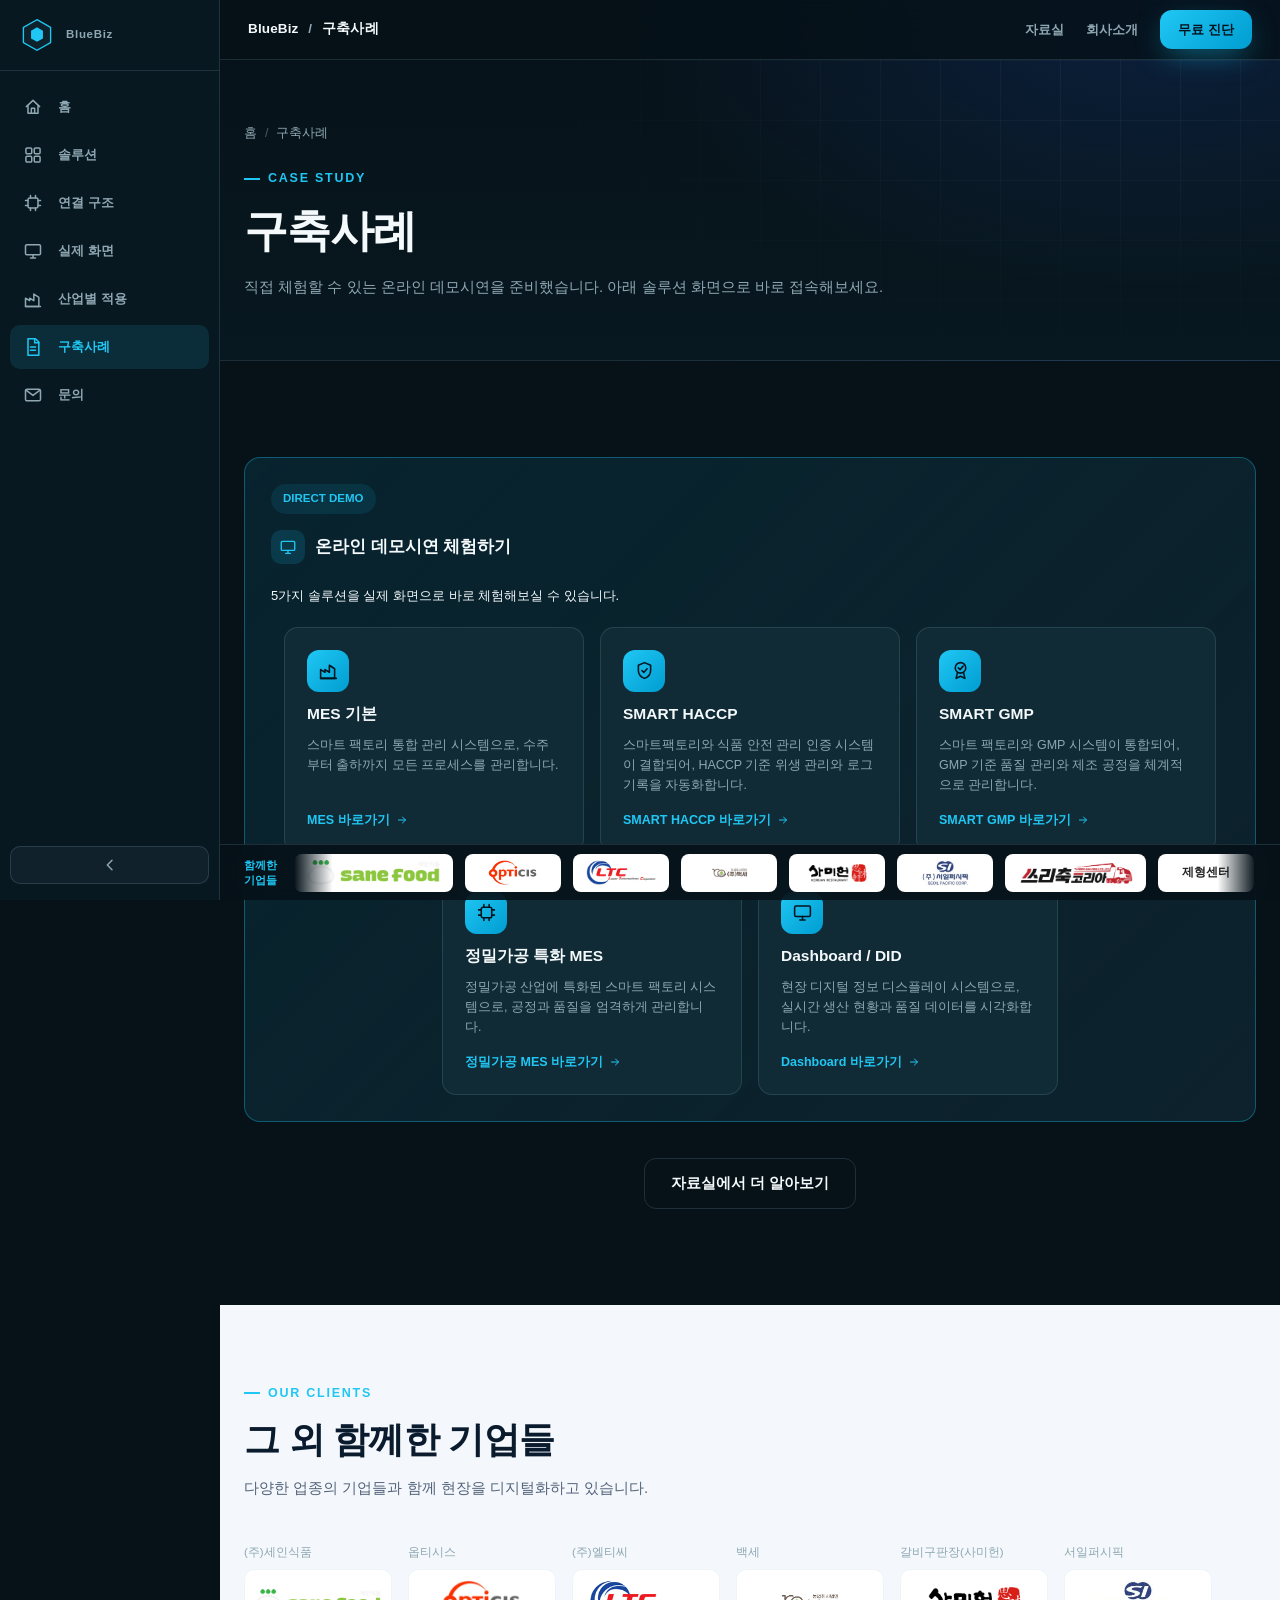
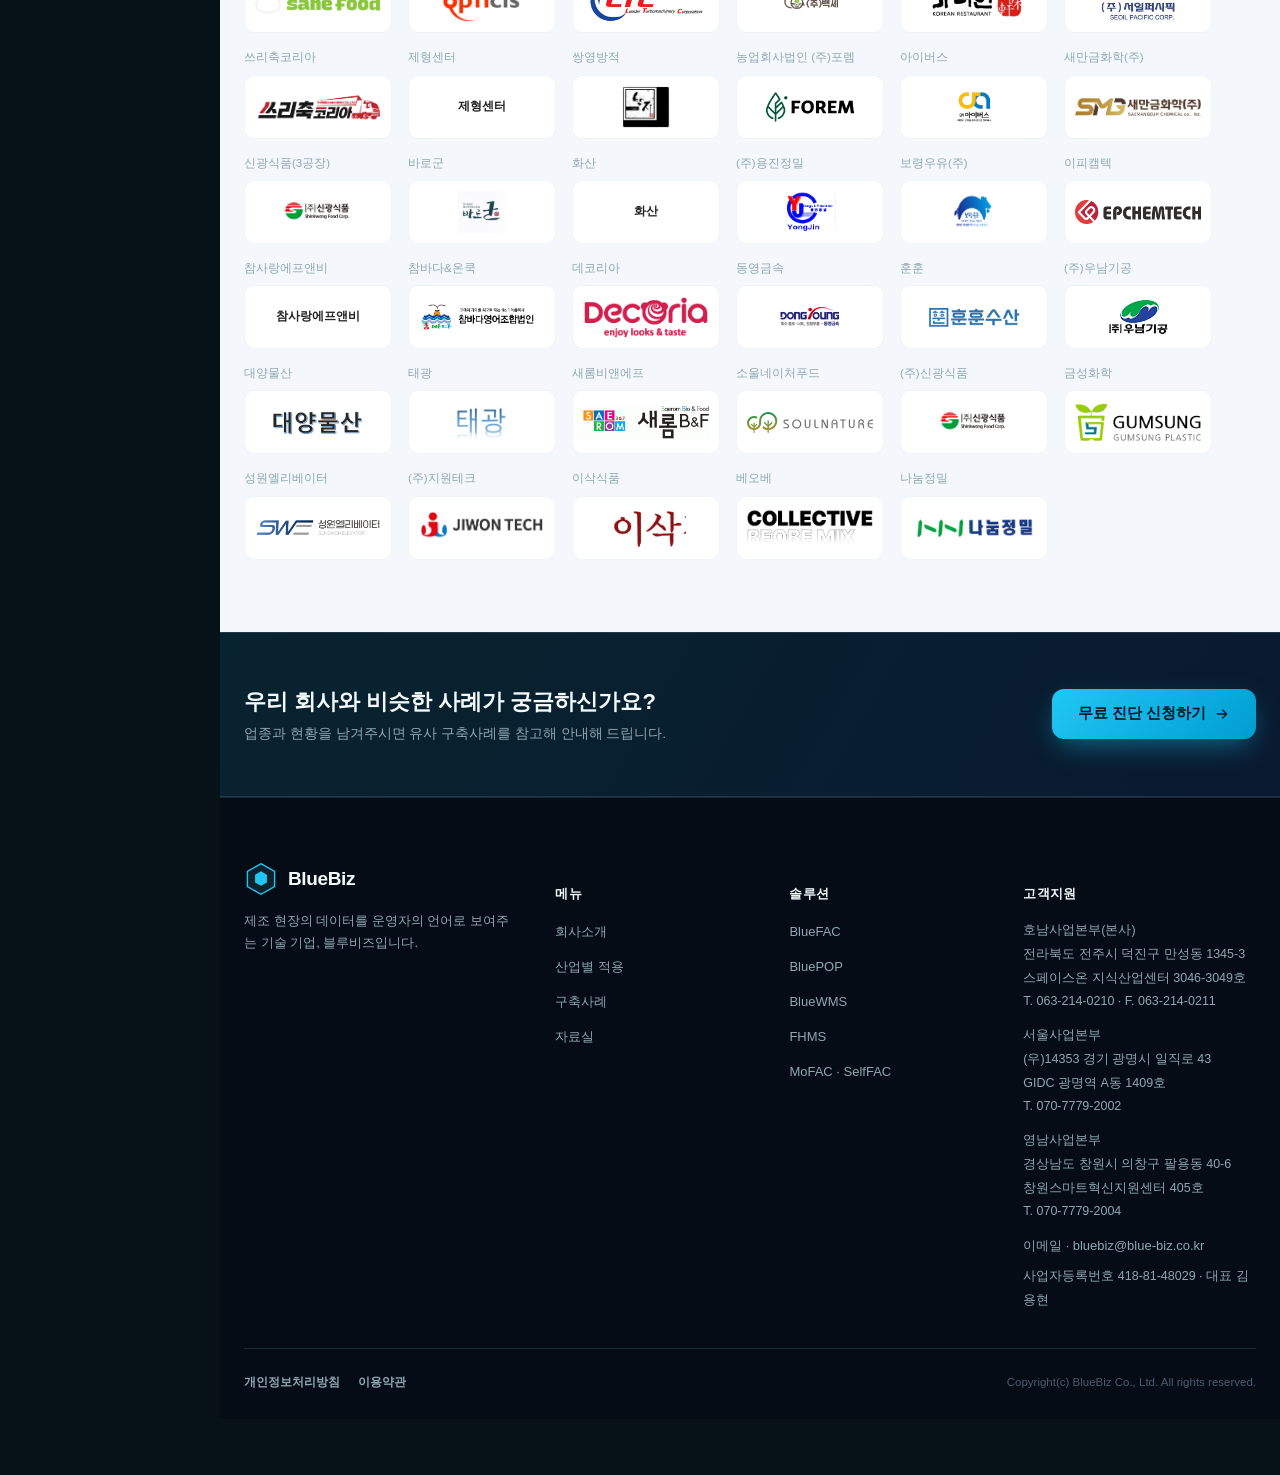
==== pages/cases.html @ 6ddc0186 "Initial commit - BlueBiz Homepage" ====
<!doctype html>
<html lang="ko">
<head>
<meta charset="UTF-8">
<meta name="viewport" content="width=device-width, initial-scale=1, viewport-fit=cover">
<title>구축사례 | 블루비즈</title>
<meta name="description" content="식품 제조, 금속·부품 제조 등 산업과 과제 중심으로 정리한 블루비즈의 구축사례를 확인하세요.">
<meta name="theme-color" content="#061118">
<meta property="og:type" content="website">
<meta property="og:title" content="구축사례 | 블루비즈">
<meta property="og:description" content="산업과 과제를 중심으로 정리한 블루비즈의 구축사례를 소개합니다.">
<meta property="og:url" content="https://www.blue-biz.co.kr/pages/cases.html">
<meta property="og:locale" content="ko_KR">
<link rel="icon" href="../assets/img/favicon.ico">
<link rel="stylesheet" href="../assets/css/style.css">
</head>
<body data-page="cases" class="has-mobile-cta">
<a class="skip-link" href="#main">본문 바로가기</a>

<svg style="display:none" aria-hidden="true">
  <symbol id="ic-home" viewBox="0 0 24 24" fill="none" stroke="currentColor" stroke-width="1.8"><path d="M4 11.5 12 4l8 7.5" stroke-linecap="round" stroke-linejoin="round"/><path d="M6 10v9.5h12V10" stroke-linejoin="round"/><path d="M10 19.5v-6h4v6" stroke-linejoin="round"/></symbol>
  <symbol id="ic-grid" viewBox="0 0 24 24" fill="none" stroke="currentColor" stroke-width="1.8"><rect x="3.5" y="3.5" width="7" height="7" rx="1.4"/><rect x="13.5" y="3.5" width="7" height="7" rx="1.4"/><rect x="3.5" y="13.5" width="7" height="7" rx="1.4"/><rect x="13.5" y="13.5" width="7" height="7" rx="1.4"/></symbol>
  <symbol id="ic-monitor" viewBox="0 0 24 24" fill="none" stroke="currentColor" stroke-width="1.8"><rect x="3" y="4.5" width="18" height="12" rx="1.6"/><path d="M9 20.5h6M12 16.5v4" stroke-linecap="round"/></symbol>
  <symbol id="ic-chevron" viewBox="0 0 24 24" fill="none" stroke="currentColor" stroke-width="2.2"><path d="M9 5l7 7-7 7" stroke-linecap="round" stroke-linejoin="round"/></symbol>
  <symbol id="ic-menu" viewBox="0 0 24 24" fill="none" stroke="currentColor" stroke-width="1.8"><path d="M4 7h16M4 12h16M4 17h16" stroke-linecap="round"/></symbol>
  <symbol id="ic-close" viewBox="0 0 24 24" fill="none" stroke="currentColor" stroke-width="1.8"><path d="M6 6l12 12M18 6 6 18" stroke-linecap="round"/></symbol>
  <symbol id="ic-arrow" viewBox="0 0 24 24" fill="none" stroke="currentColor" stroke-width="2"><path d="M5 12h14M13 6l6 6-6 6" stroke-linecap="round" stroke-linejoin="round"/></symbol>
  <symbol id="ic-search" viewBox="0 0 24 24" fill="none" stroke="currentColor" stroke-width="1.8"><circle cx="11" cy="11" r="7"/><path d="m20 20-3.5-3.5" stroke-linecap="round"/></symbol>
  <symbol id="ic-cpu" viewBox="0 0 24 24" fill="none" stroke="currentColor" stroke-width="1.8"><rect x="6" y="6" width="12" height="12" rx="2"/><path d="M9 3v3M15 3v3M9 18v3M15 18v3M3 9h3M3 15h3M18 9h3M18 15h3" stroke-linecap="round"/></symbol>
  <symbol id="ic-factory" viewBox="0 0 24 24" fill="none" stroke="currentColor" stroke-width="1.8"><path d="M3 21V11l5 3v-3l5 3V6l6 4v11H3Z" stroke-linejoin="round"/><path d="M3 21h18" stroke-linecap="round"/></symbol>
  <symbol id="ic-doc" viewBox="0 0 24 24" fill="none" stroke="currentColor" stroke-width="1.8"><path d="M6 2h9l4 4v16H6V2Z" stroke-linejoin="round"/><path d="M14 2v5h5M9 12h6M9 16h6" stroke-linecap="round"/></symbol>
  <symbol id="ic-mail" viewBox="0 0 24 24" fill="none" stroke="currentColor" stroke-width="1.8"><rect x="3" y="5" width="18" height="14" rx="2"/><path d="m4 6.5 8 6 8-6" stroke-linecap="round" stroke-linejoin="round"/></symbol>
  <symbol id="ic-play" viewBox="0 0 24 24" fill="none"><path d="M8 5.5v13l11-6.5-11-6.5Z" fill="currentColor"/></symbol>
  <symbol id="ic-shield" viewBox="0 0 24 24" fill="none" stroke="currentColor" stroke-width="1.8"><path d="M12 3l7 3v6c0 4.5-3 7.5-7 9-4-1.5-7-4.5-7-9V6l7-3Z" stroke-linejoin="round"/><path d="M9 12l2.2 2.2L15 10" stroke-linecap="round" stroke-linejoin="round"/></symbol>
  <symbol id="ic-cert" viewBox="0 0 24 24" fill="none" stroke="currentColor" stroke-width="1.8"><circle cx="12" cy="9" r="6"/><path d="M9.5 9l2 2 3.5-4" stroke-linecap="round" stroke-linejoin="round"/><path d="M8.5 14.5 7 21l5-2.5 5 2.5-1.5-6.5" stroke-linejoin="round"/></symbol>
</svg>

<aside class="app-sidebar is-expanded" id="appSidebar">
  <div class="sidebar-top">
    <a href="../index.html" class="logo" aria-label="블루비즈 홈으로 이동">
      <span class="mark"><svg viewBox="0 0 40 40" fill="none"><path d="M20 2 36 11v18L20 38 4 29V11L20 2Z" fill="#0D222C" stroke="#20C7F4" stroke-width="1.6"/><path d="M13 24V15l7-4 7 4v9l-7 4-7-4Z" fill="#20C7F4"/></svg></span>
      <span class="sidebar-logo-text">BlueBiz</span>
    </a>
  </div>
  <nav class="sidebar-nav" aria-label="주요 메뉴">
    <a href="../index.html" data-nav="home" data-tooltip="홈"><span class="s-icon"><svg><use href="#ic-home"/></svg></span><span class="s-label">홈</span></a>
    <a href="solutions.html" data-nav="solutions" data-tooltip="솔루션"><span class="s-icon"><svg><use href="#ic-grid"/></svg></span><span class="s-label">솔루션</span></a>
    <a href="flow.html" data-nav="flow" data-tooltip="연결 구조"><span class="s-icon"><svg><use href="#ic-cpu"/></svg></span><span class="s-label">연결 구조</span></a>
    <a href="proof.html" data-nav="proof" data-tooltip="실제 화면"><span class="s-icon"><svg><use href="#ic-monitor"/></svg></span><span class="s-label">실제 화면</span></a>
    <a href="industries.html" data-nav="industries" data-tooltip="산업별 적용"><span class="s-icon"><svg><use href="#ic-factory"/></svg></span><span class="s-label">산업별 적용</span></a>
    <a href="cases.html" data-nav="cases" data-tooltip="구축사례"><span class="s-icon"><svg><use href="#ic-doc"/></svg></span><span class="s-label">구축사례</span></a>
    <a href="contact.html" data-nav="contact" data-tooltip="문의"><span class="s-icon"><svg><use href="#ic-mail"/></svg></span><span class="s-label">문의</span></a>
  </nav>
  <button class="sidebar-toggle" id="sidebarToggle" aria-label="사이드바 접기/펼치기" aria-pressed="true" type="button">
    <svg><use href="#ic-chevron"/></svg>
  </button>
</aside>

<div class="app-topbar">
  <div class="topbar-left">BlueBiz <span>/</span> 구축사례</div>
  <div class="topbar-right">
    <a href="resources.html">자료실</a>
    <a href="about.html">회사소개</a>
    <a href="contact.html" class="btn btn-primary">무료 진단</a>
  </div>
</div>

<div class="mobile-header">
  <a href="../index.html" class="logo"><span class="mark"><svg viewBox="0 0 40 40" fill="none"><path d="M20 2 36 11v18L20 38 4 29V11L20 2Z" fill="#0D222C" stroke="#20C7F4" stroke-width="1.6"/><path d="M13 24V15l7-4 7 4v9l-7 4-7-4Z" fill="#20C7F4"/></svg></span>BlueBiz</a>
  <div style="display:flex;align-items:center;gap:8px;">
    <a href="contact.html" class="btn btn-primary" style="padding:9px 14px;font-size:12.5px;">무료 진단</a>
    <button class="hamburger" id="mobileDrawerToggle" aria-label="메뉴 열기" aria-expanded="false" aria-controls="mobileDrawer" type="button"><svg><use href="#ic-menu"/></svg></button>
  </div>
</div>

<div class="mobile-drawer" id="mobileDrawer" role="dialog" aria-modal="true" aria-label="모바일 메뉴">
  <div class="mobile-drawer-top">
    <span class="logo"><span class="mark"><svg viewBox="0 0 40 40" fill="none"><path d="M20 2 36 11v18L20 38 4 29V11L20 2Z" fill="#0D222C" stroke="#20C7F4" stroke-width="1.6"/><path d="M13 24V15l7-4 7 4v9l-7 4-7-4Z" fill="#20C7F4"/></svg></span>BlueBiz</span>
    <button class="hamburger" id="mobileDrawerClose" aria-label="메뉴 닫기" type="button"><svg><use href="#ic-close"/></svg></button>
  </div>
  <nav aria-label="모바일 메뉴">
    <a href="../index.html" data-nav="home"><svg><use href="#ic-home"/></svg>홈</a>
    <a href="solutions.html" data-nav="solutions"><svg><use href="#ic-grid"/></svg>솔루션</a>
    <a href="flow.html" data-nav="flow"><svg><use href="#ic-cpu"/></svg>연결 구조</a>
    <a href="proof.html" data-nav="proof"><svg><use href="#ic-monitor"/></svg>실제 화면</a>
    <a href="industries.html" data-nav="industries"><svg><use href="#ic-factory"/></svg>산업별 적용</a>
    <a href="cases.html" data-nav="cases"><svg><use href="#ic-doc"/></svg>구축사례</a>
    <a href="resources.html" data-nav="resources"><svg><use href="#ic-doc"/></svg>자료실</a>
    <a href="about.html" data-nav="about"><svg><use href="#ic-home"/></svg>회사소개</a>
    <a href="contact.html" data-nav="contact"><svg><use href="#ic-mail"/></svg>문의</a>
  </nav>
  <a href="contact.html" class="btn btn-primary btn-block">무료 진단 신청</a>
</div>

<div class="partner-strip" data-needs-verification="true">
  <span class="partner-strip-label">함께한<br>기업들</span>
  <div class="partner-marquee">
    <div class="partner-logo-track">
      <div class="partner-logo-item"><a class="partner-logo-link" href="http://211.225.116.167:8080" target="_blank" rel="noopener noreferrer" title="(주)세인식품 운영 화면 (새 창)"><span class="partner-logo-box" title="(주)세인식품"><img src="../assets/img/logos/seine-food.png" alt="(주)세인식품" loading="eager"></span></a></div>
      <div class="partner-logo-item"><a class="partner-logo-link" href="http://192.168.0.8/publish.htm" target="_blank" rel="noopener noreferrer" title="옵티시스 운영 화면 (새 창)"><span class="partner-logo-box" title="옵티시스"><img src="../assets/img/logos/opticis.webp" alt="옵티시스" loading="eager"></span></a></div>
      <div class="partner-logo-item"><a class="partner-logo-link" href="http://ltc.iptime.org" target="_blank" rel="noopener noreferrer" title="(주)엘티씨 운영 화면 (새 창)"><span class="partner-logo-box" title="(주)엘티씨"><img src="../assets/img/logos/ltc.jpg" alt="(주)엘티씨" loading="eager"></span></a></div>
      <div class="partner-logo-item"><a class="partner-logo-link" href="http://baeksemes.iptime.org" target="_blank" rel="noopener noreferrer" title="백세 운영 화면 (새 창)"><span class="partner-logo-box" title="백세"><img src="../assets/img/logos/baekse.png" alt="백세" loading="eager"></span></a></div>
      <div class="partner-logo-item"><a class="partner-logo-link" href="http://gupanjang.iptime.org" target="_blank" rel="noopener noreferrer" title="갈비구판장(사미헌) 운영 화면 (새 창)"><span class="partner-logo-box" title="갈비구판장(사미헌)"><img src="../assets/img/logos/samiheon.png" alt="갈비구판장(사미헌)" loading="eager"></span></a></div>
      <div class="partner-logo-item"><a class="partner-logo-link" href="http://seoilmes.tplinkdns.com" target="_blank" rel="noopener noreferrer" title="서일퍼시픽 운영 화면 (새 창)"><span class="partner-logo-box" title="서일퍼시픽"><img src="../assets/img/logos/seoil-pacific.jpg" alt="서일퍼시픽" loading="eager"></span></a></div>
      <div class="partner-logo-item"><a class="partner-logo-link" href="http://49.247.42.249" target="_blank" rel="noopener noreferrer" title="쓰리축코리아 운영 화면 (새 창)"><span class="partner-logo-box" title="쓰리축코리아"><img src="../assets/img/logos/3axis-korea.png" alt="쓰리축코리아" loading="eager"></span></a></div>
      <div class="partner-logo-item"><a class="partner-logo-link" href="http://jcr.blue-biz.kr" target="_blank" rel="noopener noreferrer" title="제형센터 운영 화면 (새 창)"><span class="partner-logo-box partner-logo-text" title="제형센터">제형센터</span></a></div>
      <div class="partner-logo-item"><a class="partner-logo-link" href="http://220.124.57.100:4000" target="_blank" rel="noopener noreferrer" title="쌍영방적 운영 화면 (새 창)"><span class="partner-logo-box" title="쌍영방적"><img src="../assets/img/logos/ssangyoung.png" alt="쌍영방적" loading="eager"></span></a></div>
      <div class="partner-logo-item"><a class="partner-logo-link" href="http://49.247.40.190" target="_blank" rel="noopener noreferrer" title="농업회사법인 (주)포렘 운영 화면 (새 창)"><span class="partner-logo-box" title="농업회사법인 (주)포렘"><img src="../assets/img/logos/forem.jpg" alt="농업회사법인 (주)포렘" loading="eager"></span></a></div>
      <div class="partner-logo-item"><a class="partner-logo-link" href="http://49.247.42.104" target="_blank" rel="noopener noreferrer" title="아이버스 운영 화면 (새 창)"><span class="partner-logo-box" title="아이버스"><img src="../assets/img/logos/ivers.jpg" alt="아이버스" loading="eager"></span></a></div>
      <div class="partner-logo-item"><a class="partner-logo-link" href="http://49.247.46.134" target="_blank" rel="noopener noreferrer" title="새만금화학(주) 운영 화면 (새 창)"><span class="partner-logo-box" title="새만금화학(주)"><img src="../assets/img/logos/saemangeum-chem.png" alt="새만금화학(주)" loading="eager"></span></a></div>
      <div class="partner-logo-item"><a class="partner-logo-link" href="http://115.68.228.213" target="_blank" rel="noopener noreferrer" title="신광식품(3공장) 운영 화면 (새 창)"><span class="partner-logo-box" title="신광식품(3공장)"><img src="../assets/img/logos/shinkwang-3rd.png" alt="신광식품(3공장)" loading="eager"></span></a></div>
      <div class="partner-logo-item"><a class="partner-logo-link" href="http://49.247.172.145" target="_blank" rel="noopener noreferrer" title="바로군 운영 화면 (새 창)"><span class="partner-logo-box" title="바로군"><img src="../assets/img/logos/barogun.jpg" alt="바로군" loading="eager"></span></a></div>
      <div class="partner-logo-item"><a class="partner-logo-link" href="http://hwasan4.iptime.org" target="_blank" rel="noopener noreferrer" title="화산 운영 화면 (새 창)"><span class="partner-logo-box partner-logo-text" title="화산">화산</span></a></div>
      <div class="partner-logo-item"><a class="partner-logo-link" href="http://220.84.77.121" target="_blank" rel="noopener noreferrer" title="(주)용진정밀 운영 화면 (새 창)"><span class="partner-logo-box" title="(주)용진정밀"><img src="../assets/img/logos/yongjin.png" alt="(주)용진정밀" loading="eager"></span></a></div>
      <div class="partner-logo-item"><a class="partner-logo-link" href="http://brmilk-mes.iptime.org" target="_blank" rel="noopener noreferrer" title="보령우유(주) 운영 화면 (새 창)"><span class="partner-logo-box" title="보령우유(주)"><img src="../assets/img/logos/boryeong-milk.png" alt="보령우유(주)" loading="eager"></span></a></div>
      <div class="partner-logo-item"><a class="partner-logo-link" href="http://49.247.174.67" target="_blank" rel="noopener noreferrer" title="이피캠텍 운영 화면 (새 창)"><span class="partner-logo-box" title="이피캠텍"><img src="../assets/img/logos/epcamtech.png" alt="이피캠텍" loading="eager"></span></a></div>
      <div class="partner-logo-item"><a class="partner-logo-link" href="http://49.247.37.216" target="_blank" rel="noopener noreferrer" title="참사랑에프앤비 운영 화면 (새 창)"><span class="partner-logo-box partner-logo-text" title="참사랑에프앤비">참사랑에프앤비</span></a></div>
      <div class="partner-logo-item"><a class="partner-logo-link" href="http://chambadames.iptime.org" target="_blank" rel="noopener noreferrer" title="참바다&amp;온쿡 운영 화면 (새 창)"><span class="partner-logo-box" title="참바다&amp;온쿡"><img src="../assets/img/logos/chambada.png" alt="참바다&amp;온쿡" loading="eager"></span></a></div>
      <div class="partner-logo-item"><a class="partner-logo-link" href="http://mes.jellomi.co.kr" target="_blank" rel="noopener noreferrer" title="데코리아 운영 화면 (새 창)"><span class="partner-logo-box" title="데코리아"><img src="../assets/img/logos/decoria.png" alt="데코리아" loading="eager"></span></a></div>
      <div class="partner-logo-item"><a class="partner-logo-link" href="http://dongyoungmes.iptime.org" target="_blank" rel="noopener noreferrer" title="동영금속 운영 화면 (새 창)"><span class="partner-logo-box" title="동영금속"><img src="../assets/img/logos/dongyoung.png" alt="동영금속" loading="eager"></span></a></div>
      <div class="partner-logo-item"><a class="partner-logo-link" href="http://hunhun-mes.iptime.org" target="_blank" rel="noopener noreferrer" title="훈훈 운영 화면 (새 창)"><span class="partner-logo-box" title="훈훈"><img src="../assets/img/logos/hunhun.jpg" alt="훈훈" loading="eager"></span></a></div>
      <div class="partner-logo-item"><a class="partner-logo-link" href="http://woonam.iptime.org" target="_blank" rel="noopener noreferrer" title="(주)우남기공 운영 화면 (새 창)"><span class="partner-logo-box" title="(주)우남기공"><img src="../assets/img/logos/woonam.gif" alt="(주)우남기공" loading="eager"></span></a></div>
      <div class="partner-logo-item"><a class="partner-logo-link" href="http://daeyangmes.iptime.org" target="_blank" rel="noopener noreferrer" title="대양물산 운영 화면 (새 창)"><span class="partner-logo-box" title="대양물산"><img src="../assets/img/logos/daeyang.png" alt="대양물산" loading="eager"></span></a></div>
      <div class="partner-logo-item"><a class="partner-logo-link" href="http://tkmes.iptime.org" target="_blank" rel="noopener noreferrer" title="태광 운영 화면 (새 창)"><span class="partner-logo-box" title="태광"><img src="../assets/img/logos/taekwang.png" alt="태광" loading="eager"></span></a></div>
      <div class="partner-logo-item"><a class="partner-logo-link" href="http://saerombnf.iptime.org" target="_blank" rel="noopener noreferrer" title="새롬비앤에프 운영 화면 (새 창)"><span class="partner-logo-box" title="새롬비앤에프"><img src="../assets/img/logos/saerom-bnf.jpg" alt="새롬비앤에프" loading="eager"></span></a></div>
      <div class="partner-logo-item"><a class="partner-logo-link" href="http://soulnature.iptime.org" target="_blank" rel="noopener noreferrer" title="소울네이처푸드 운영 화면 (새 창)"><span class="partner-logo-box" title="소울네이처푸드"><img src="../assets/img/logos/soulnature.svg" alt="소울네이처푸드" loading="eager"></span></a></div>
      <div class="partner-logo-item"><a class="partner-logo-link" href="http://skfmes.iptime.org" target="_blank" rel="noopener noreferrer" title="(주)신광식품 운영 화면 (새 창)"><span class="partner-logo-box" title="(주)신광식품"><img src="../assets/img/logos/shinkwang.png" alt="(주)신광식품" loading="eager"></span></a></div>
      <div class="partner-logo-item"><a class="partner-logo-link" href="http://gschemi.iptime.org" target="_blank" rel="noopener noreferrer" title="금성화학 운영 화면 (새 창)"><span class="partner-logo-box" title="금성화학"><img src="../assets/img/logos/geumsung-chem.gif" alt="금성화학" loading="eager"></span></a></div>
      <div class="partner-logo-item"><a class="partner-logo-link" href="http://49.247.173.22" target="_blank" rel="noopener noreferrer" title="성원엘리베이터 운영 화면 (새 창)"><span class="partner-logo-box" title="성원엘리베이터"><img src="../assets/img/logos/sungwon-elevator.jpg" alt="성원엘리베이터" loading="eager"></span></a></div>
      <div class="partner-logo-item"><a class="partner-logo-link" href="http://115.68.199.46" target="_blank" rel="noopener noreferrer" title="(주)지원테크 운영 화면 (새 창)"><span class="partner-logo-box" title="(주)지원테크"><img src="../assets/img/logos/jiwon-tech.jpg" alt="(주)지원테크" loading="eager"></span></a></div>
      <div class="partner-logo-item"><a class="partner-logo-link" href="http://isaac-mes.iptime.org" target="_blank" rel="noopener noreferrer" title="이삭식품 운영 화면 (새 창)"><span class="partner-logo-box" title="이삭식품"><img src="../assets/img/logos/isaac-food.png" alt="이삭식품" loading="eager"></span></a></div>
      <div class="partner-logo-item"><a class="partner-logo-link" href="http://mes.beobe.kr" target="_blank" rel="noopener noreferrer" title="베오베 운영 화면 (새 창)"><span class="partner-logo-box" title="베오베"><img src="../assets/img/logos/beobe.png" alt="베오베" loading="eager"></span></a></div>
      <div class="partner-logo-item"><a class="partner-logo-link" href="http://49.247.169.186" target="_blank" rel="noopener noreferrer" title="나눔정밀 운영 화면 (새 창)"><span class="partner-logo-box" title="나눔정밀"><img src="../assets/img/logos/nanum.png" alt="나눔정밀" loading="eager"></span></a></div>
      <div class="partner-logo-item"><a class="partner-logo-link" href="http://211.225.116.167:8080" target="_blank" rel="noopener noreferrer" title="(주)세인식품 운영 화면 (새 창)"><span class="partner-logo-box" title="(주)세인식품"><img src="../assets/img/logos/seine-food.png" alt="(주)세인식품" loading="eager"></span></a></div>
      <div class="partner-logo-item"><a class="partner-logo-link" href="http://192.168.0.8/publish.htm" target="_blank" rel="noopener noreferrer" title="옵티시스 운영 화면 (새 창)"><span class="partner-logo-box" title="옵티시스"><img src="../assets/img/logos/opticis.webp" alt="옵티시스" loading="eager"></span></a></div>
      <div class="partner-logo-item"><a class="partner-logo-link" href="http://ltc.iptime.org" target="_blank" rel="noopener noreferrer" title="(주)엘티씨 운영 화면 (새 창)"><span class="partner-logo-box" title="(주)엘티씨"><img src="../assets/img/logos/ltc.jpg" alt="(주)엘티씨" loading="eager"></span></a></div>
      <div class="partner-logo-item"><a class="partner-logo-link" href="http://baeksemes.iptime.org" target="_blank" rel="noopener noreferrer" title="백세 운영 화면 (새 창)"><span class="partner-logo-box" title="백세"><img src="../assets/img/logos/baekse.png" alt="백세" loading="eager"></span></a></div>
      <div class="partner-logo-item"><a class="partner-logo-link" href="http://gupanjang.iptime.org" target="_blank" rel="noopener noreferrer" title="갈비구판장(사미헌) 운영 화면 (새 창)"><span class="partner-logo-box" title="갈비구판장(사미헌)"><img src="../assets/img/logos/samiheon.png" alt="갈비구판장(사미헌)" loading="eager"></span></a></div>
      <div class="partner-logo-item"><a class="partner-logo-link" href="http://seoilmes.tplinkdns.com" target="_blank" rel="noopener noreferrer" title="서일퍼시픽 운영 화면 (새 창)"><span class="partner-logo-box" title="서일퍼시픽"><img src="../assets/img/logos/seoil-pacific.jpg" alt="서일퍼시픽" loading="eager"></span></a></div>
      <div class="partner-logo-item"><a class="partner-logo-link" href="http://49.247.42.249" target="_blank" rel="noopener noreferrer" title="쓰리축코리아 운영 화면 (새 창)"><span class="partner-logo-box" title="쓰리축코리아"><img src="../assets/img/logos/3axis-korea.png" alt="쓰리축코리아" loading="eager"></span></a></div>
      <div class="partner-logo-item"><a class="partner-logo-link" href="http://jcr.blue-biz.kr" target="_blank" rel="noopener noreferrer" title="제형센터 운영 화면 (새 창)"><span class="partner-logo-box partner-logo-text" title="제형센터">제형센터</span></a></div>
      <div class="partner-logo-item"><a class="partner-logo-link" href="http://220.124.57.100:4000" target="_blank" rel="noopener noreferrer" title="쌍영방적 운영 화면 (새 창)"><span class="partner-logo-box" title="쌍영방적"><img src="../assets/img/logos/ssangyoung.png" alt="쌍영방적" loading="eager"></span></a></div>
      <div class="partner-logo-item"><a class="partner-logo-link" href="http://49.247.40.190" target="_blank" rel="noopener noreferrer" title="농업회사법인 (주)포렘 운영 화면 (새 창)"><span class="partner-logo-box" title="농업회사법인 (주)포렘"><img src="../assets/img/logos/forem.jpg" alt="농업회사법인 (주)포렘" loading="eager"></span></a></div>
      <div class="partner-logo-item"><a class="partner-logo-link" href="http://49.247.42.104" target="_blank" rel="noopener noreferrer" title="아이버스 운영 화면 (새 창)"><span class="partner-logo-box" title="아이버스"><img src="../assets/img/logos/ivers.jpg" alt="아이버스" loading="eager"></span></a></div>
      <div class="partner-logo-item"><a class="partner-logo-link" href="http://49.247.46.134" target="_blank" rel="noopener noreferrer" title="새만금화학(주) 운영 화면 (새 창)"><span class="partner-logo-box" title="새만금화학(주)"><img src="../assets/img/logos/saemangeum-chem.png" alt="새만금화학(주)" loading="eager"></span></a></div>
      <div class="partner-logo-item"><a class="partner-logo-link" href="http://115.68.228.213" target="_blank" rel="noopener noreferrer" title="신광식품(3공장) 운영 화면 (새 창)"><span class="partner-logo-box" title="신광식품(3공장)"><img src="../assets/img/logos/shinkwang-3rd.png" alt="신광식품(3공장)" loading="eager"></span></a></div>
      <div class="partner-logo-item"><a class="partner-logo-link" href="http://49.247.172.145" target="_blank" rel="noopener noreferrer" title="바로군 운영 화면 (새 창)"><span class="partner-logo-box" title="바로군"><img src="../assets/img/logos/barogun.jpg" alt="바로군" loading="eager"></span></a></div>
      <div class="partner-logo-item"><a class="partner-logo-link" href="http://hwasan4.iptime.org" target="_blank" rel="noopener noreferrer" title="화산 운영 화면 (새 창)"><span class="partner-logo-box partner-logo-text" title="화산">화산</span></a></div>
      <div class="partner-logo-item"><a class="partner-logo-link" href="http://220.84.77.121" target="_blank" rel="noopener noreferrer" title="(주)용진정밀 운영 화면 (새 창)"><span class="partner-logo-box" title="(주)용진정밀"><img src="../assets/img/logos/yongjin.png" alt="(주)용진정밀" loading="eager"></span></a></div>
      <div class="partner-logo-item"><a class="partner-logo-link" href="http://brmilk-mes.iptime.org" target="_blank" rel="noopener noreferrer" title="보령우유(주) 운영 화면 (새 창)"><span class="partner-logo-box" title="보령우유(주)"><img src="../assets/img/logos/boryeong-milk.png" alt="보령우유(주)" loading="eager"></span></a></div>
      <div class="partner-logo-item"><a class="partner-logo-link" href="http://49.247.174.67" target="_blank" rel="noopener noreferrer" title="이피캠텍 운영 화면 (새 창)"><span class="partner-logo-box" title="이피캠텍"><img src="../assets/img/logos/epcamtech.png" alt="이피캠텍" loading="eager"></span></a></div>
      <div class="partner-logo-item"><a class="partner-logo-link" href="http://49.247.37.216" target="_blank" rel="noopener noreferrer" title="참사랑에프앤비 운영 화면 (새 창)"><span class="partner-logo-box partner-logo-text" title="참사랑에프앤비">참사랑에프앤비</span></a></div>
      <div class="partner-logo-item"><a class="partner-logo-link" href="http://chambadames.iptime.org" target="_blank" rel="noopener noreferrer" title="참바다&amp;온쿡 운영 화면 (새 창)"><span class="partner-logo-box" title="참바다&amp;온쿡"><img src="../assets/img/logos/chambada.png" alt="참바다&amp;온쿡" loading="eager"></span></a></div>
      <div class="partner-logo-item"><a class="partner-logo-link" href="http://mes.jellomi.co.kr" target="_blank" rel="noopener noreferrer" title="데코리아 운영 화면 (새 창)"><span class="partner-logo-box" title="데코리아"><img src="../assets/img/logos/decoria.png" alt="데코리아" loading="eager"></span></a></div>
      <div class="partner-logo-item"><a class="partner-logo-link" href="http://dongyoungmes.iptime.org" target="_blank" rel="noopener noreferrer" title="동영금속 운영 화면 (새 창)"><span class="partner-logo-box" title="동영금속"><img src="../assets/img/logos/dongyoung.png" alt="동영금속" loading="eager"></span></a></div>
      <div class="partner-logo-item"><a class="partner-logo-link" href="http://hunhun-mes.iptime.org" target="_blank" rel="noopener noreferrer" title="훈훈 운영 화면 (새 창)"><span class="partner-logo-box" title="훈훈"><img src="../assets/img/logos/hunhun.jpg" alt="훈훈" loading="eager"></span></a></div>
      <div class="partner-logo-item"><a class="partner-logo-link" href="http://woonam.iptime.org" target="_blank" rel="noopener noreferrer" title="(주)우남기공 운영 화면 (새 창)"><span class="partner-logo-box" title="(주)우남기공"><img src="../assets/img/logos/woonam.gif" alt="(주)우남기공" loading="eager"></span></a></div>
      <div class="partner-logo-item"><a class="partner-logo-link" href="http://daeyangmes.iptime.org" target="_blank" rel="noopener noreferrer" title="대양물산 운영 화면 (새 창)"><span class="partner-logo-box" title="대양물산"><img src="../assets/img/logos/daeyang.png" alt="대양물산" loading="eager"></span></a></div>
      <div class="partner-logo-item"><a class="partner-logo-link" href="http://tkmes.iptime.org" target="_blank" rel="noopener noreferrer" title="태광 운영 화면 (새 창)"><span class="partner-logo-box" title="태광"><img src="../assets/img/logos/taekwang.png" alt="태광" loading="eager"></span></a></div>
      <div class="partner-logo-item"><a class="partner-logo-link" href="http://saerombnf.iptime.org" target="_blank" rel="noopener noreferrer" title="새롬비앤에프 운영 화면 (새 창)"><span class="partner-logo-box" title="새롬비앤에프"><img src="../assets/img/logos/saerom-bnf.jpg" alt="새롬비앤에프" loading="eager"></span></a></div>
      <div class="partner-logo-item"><a class="partner-logo-link" href="http://soulnature.iptime.org" target="_blank" rel="noopener noreferrer" title="소울네이처푸드 운영 화면 (새 창)"><span class="partner-logo-box" title="소울네이처푸드"><img src="../assets/img/logos/soulnature.svg" alt="소울네이처푸드" loading="eager"></span></a></div>
      <div class="partner-logo-item"><a class="partner-logo-link" href="http://skfmes.iptime.org" target="_blank" rel="noopener noreferrer" title="(주)신광식품 운영 화면 (새 창)"><span class="partner-logo-box" title="(주)신광식품"><img src="../assets/img/logos/shinkwang.png" alt="(주)신광식품" loading="eager"></span></a></div>
      <div class="partner-logo-item"><a class="partner-logo-link" href="http://gschemi.iptime.org" target="_blank" rel="noopener noreferrer" title="금성화학 운영 화면 (새 창)"><span class="partner-logo-box" title="금성화학"><img src="../assets/img/logos/geumsung-chem.gif" alt="금성화학" loading="eager"></span></a></div>
      <div class="partner-logo-item"><a class="partner-logo-link" href="http://49.247.173.22" target="_blank" rel="noopener noreferrer" title="성원엘리베이터 운영 화면 (새 창)"><span class="partner-logo-box" title="성원엘리베이터"><img src="../assets/img/logos/sungwon-elevator.jpg" alt="성원엘리베이터" loading="eager"></span></a></div>
      <div class="partner-logo-item"><a class="partner-logo-link" href="http://115.68.199.46" target="_blank" rel="noopener noreferrer" title="(주)지원테크 운영 화면 (새 창)"><span class="partner-logo-box" title="(주)지원테크"><img src="../assets/img/logos/jiwon-tech.jpg" alt="(주)지원테크" loading="eager"></span></a></div>
      <div class="partner-logo-item"><a class="partner-logo-link" href="http://isaac-mes.iptime.org" target="_blank" rel="noopener noreferrer" title="이삭식품 운영 화면 (새 창)"><span class="partner-logo-box" title="이삭식품"><img src="../assets/img/logos/isaac-food.png" alt="이삭식품" loading="eager"></span></a></div>
      <div class="partner-logo-item"><a class="partner-logo-link" href="http://mes.beobe.kr" target="_blank" rel="noopener noreferrer" title="베오베 운영 화면 (새 창)"><span class="partner-logo-box" title="베오베"><img src="../assets/img/logos/beobe.png" alt="베오베" loading="eager"></span></a></div>
      <div class="partner-logo-item"><a class="partner-logo-link" href="http://49.247.169.186" target="_blank" rel="noopener noreferrer" title="나눔정밀 운영 화면 (새 창)"><span class="partner-logo-box" title="나눔정밀"><img src="../assets/img/logos/nanum.png" alt="나눔정밀" loading="eager"></span></a></div>
    </div>
  </div>
</div>

<div class="app-main">
<main id="main">
  <section class="page-hero">
    <div class="container">
      <div class="breadcrumb"><a href="../index.html">홈</a><span>/</span>구축사례</div>
      <span class="eyebrow">CASE STUDY</span>
      <h1>구축사례</h1>
      <p>직접 체험할 수 있는 온라인 데모시연을 준비했습니다. 아래 솔루션 화면으로 바로 접속해보세요.</p>
    </div>
  </section>

  <section class="section">
    <div class="container">
      <div class="case-grid reveal">
        <article class="case-card case-demo">
          <span class="case-tag">DIRECT DEMO</span>
          <div class="case-brand">
            <span class="case-demo-icon" aria-hidden="true"><svg viewBox="0 0 24 24"><use href="#ic-monitor"/></svg></span>
            <h3>온라인 데모시연 체험하기</h3>
          </div>
          <div class="case-row"><p>5가지 솔루션을 실제 화면으로 바로 체험해보실 수 있습니다.</p></div>
          <div class="demo-tile-grid">
            <a class="demo-tile" href="http://blue-biz.co.kr:8142/login" target="_blank" rel="noopener noreferrer">
              <span class="demo-tile-icon" aria-hidden="true"><svg><use href="#ic-factory"/></svg></span>
              <h4>MES 기본</h4>
              <p>스마트 팩토리 통합 관리 시스템으로, 수주부터 출하까지 모든 프로세스를 관리합니다.</p>
              <span class="demo-tile-btn">MES 바로가기<svg><use href="#ic-arrow"/></svg></span>
            </a>
            <a class="demo-tile" href="http://blue-biz.co.kr:8088/login" target="_blank" rel="noopener noreferrer">
              <span class="demo-tile-icon" aria-hidden="true"><svg><use href="#ic-shield"/></svg></span>
              <h4>SMART HACCP</h4>
              <p>스마트팩토리와 식품 안전 관리 인증 시스템이 결합되어, HACCP 기준 위생 관리와 로그 기록을 자동화합니다.</p>
              <span class="demo-tile-btn">SMART HACCP 바로가기<svg><use href="#ic-arrow"/></svg></span>
            </a>
            <a class="demo-tile" href="http://jcr.blue-biz.kr/signin" target="_blank" rel="noopener noreferrer">
              <span class="demo-tile-icon" aria-hidden="true"><svg><use href="#ic-cert"/></svg></span>
              <h4>SMART GMP</h4>
              <p>스마트 팩토리와 GMP 시스템이 통합되어, GMP 기준 품질 관리와 제조 공정을 체계적으로 관리합니다.</p>
              <span class="demo-tile-btn">SMART GMP 바로가기<svg><use href="#ic-arrow"/></svg></span>
            </a>
            <a class="demo-tile" href="http://tct.blue-biz.co.kr/signon.do" target="_blank" rel="noopener noreferrer">
              <span class="demo-tile-icon" aria-hidden="true"><svg><use href="#ic-cpu"/></svg></span>
              <h4>정밀가공 특화 MES</h4>
              <p>정밀가공 산업에 특화된 스마트 팩토리 시스템으로, 공정과 품질을 엄격하게 관리합니다.</p>
              <span class="demo-tile-btn">정밀가공 MES 바로가기<svg><use href="#ic-arrow"/></svg></span>
            </a>
            <a class="demo-tile" href="http://did.blue-biz.kr" target="_blank" rel="noopener noreferrer">
              <span class="demo-tile-icon" aria-hidden="true"><svg><use href="#ic-monitor"/></svg></span>
              <h4>Dashboard / DID</h4>
              <p>현장 디지털 정보 디스플레이 시스템으로, 실시간 생산 현황과 품질 데이터를 시각화합니다.</p>
              <span class="demo-tile-btn">Dashboard 바로가기<svg><use href="#ic-arrow"/></svg></span>
            </a>
          </div>
        </article>
      </div>
      <div class="case-more reveal"><a href="resources.html" class="btn btn-outline">자료실에서 더 알아보기</a></div>
    </div>
  </section>

  <!-- ============ 그 외 함께한 기업들 ============ -->
  <section class="section tight light">
    <div class="container">
      <div class="section-head reveal">
        <span class="eyebrow">OUR CLIENTS</span>
        <h2>그 외 함께한 기업들</h2>
        <p>다양한 업종의 기업들과 함께 현장을 디지털화하고 있습니다.</p>
      </div>
      <div class="partner-showcase-grid reveal" data-needs-verification="true">
          <div class="partner-showcase-item"><span class="partner-showcase-label">(주)세인식품</span><a class="partner-showcase-link" href="http://211.225.116.167:8080" target="_blank" rel="noopener noreferrer" title="(주)세인식품 운영 화면 (새 창)"><span class="partner-showcase-box"><img src="../assets/img/logos/seine-food.png" alt="(주)세인식품" loading="lazy"></span></a></div>
          <div class="partner-showcase-item"><span class="partner-showcase-label">옵티시스</span><a class="partner-showcase-link" href="http://192.168.0.8/publish.htm" target="_blank" rel="noopener noreferrer" title="옵티시스 운영 화면 (새 창)"><span class="partner-showcase-box"><img src="../assets/img/logos/opticis.webp" alt="옵티시스" loading="lazy"></span></a></div>
          <div class="partner-showcase-item"><span class="partner-showcase-label">(주)엘티씨</span><a class="partner-showcase-link" href="http://ltc.iptime.org" target="_blank" rel="noopener noreferrer" title="(주)엘티씨 운영 화면 (새 창)"><span class="partner-showcase-box"><img src="../assets/img/logos/ltc.jpg" alt="(주)엘티씨" loading="lazy"></span></a></div>
          <div class="partner-showcase-item"><span class="partner-showcase-label">백세</span><a class="partner-showcase-link" href="http://baeksemes.iptime.org" target="_blank" rel="noopener noreferrer" title="백세 운영 화면 (새 창)"><span class="partner-showcase-box"><img src="../assets/img/logos/baekse.png" alt="백세" loading="lazy"></span></a></div>
          <div class="partner-showcase-item"><span class="partner-showcase-label">갈비구판장(사미헌)</span><a class="partner-showcase-link" href="http://gupanjang.iptime.org" target="_blank" rel="noopener noreferrer" title="갈비구판장(사미헌) 운영 화면 (새 창)"><span class="partner-showcase-box"><img src="../assets/img/logos/samiheon.png" alt="갈비구판장(사미헌)" loading="lazy"></span></a></div>
          <div class="partner-showcase-item"><span class="partner-showcase-label">서일퍼시픽</span><a class="partner-showcase-link" href="http://seoilmes.tplinkdns.com" target="_blank" rel="noopener noreferrer" title="서일퍼시픽 운영 화면 (새 창)"><span class="partner-showcase-box"><img src="../assets/img/logos/seoil-pacific.jpg" alt="서일퍼시픽" loading="lazy"></span></a></div>
          <div class="partner-showcase-item"><span class="partner-showcase-label">쓰리축코리아</span><a class="partner-showcase-link" href="http://49.247.42.249" target="_blank" rel="noopener noreferrer" title="쓰리축코리아 운영 화면 (새 창)"><span class="partner-showcase-box"><img src="../assets/img/logos/3axis-korea.png" alt="쓰리축코리아" loading="lazy"></span></a></div>
          <div class="partner-showcase-item"><span class="partner-showcase-label">제형센터</span><a class="partner-showcase-link" href="http://jcr.blue-biz.kr" target="_blank" rel="noopener noreferrer" title="제형센터 운영 화면 (새 창)"><span class="partner-showcase-box partner-showcase-text">제형센터</span></a></div>
          <div class="partner-showcase-item"><span class="partner-showcase-label">쌍영방적</span><a class="partner-showcase-link" href="http://220.124.57.100:4000" target="_blank" rel="noopener noreferrer" title="쌍영방적 운영 화면 (새 창)"><span class="partner-showcase-box"><img src="../assets/img/logos/ssangyoung.png" alt="쌍영방적" loading="lazy"></span></a></div>
          <div class="partner-showcase-item"><span class="partner-showcase-label">농업회사법인 (주)포렘</span><a class="partner-showcase-link" href="http://49.247.40.190" target="_blank" rel="noopener noreferrer" title="농업회사법인 (주)포렘 운영 화면 (새 창)"><span class="partner-showcase-box"><img src="../assets/img/logos/forem.jpg" alt="농업회사법인 (주)포렘" loading="lazy"></span></a></div>
          <div class="partner-showcase-item"><span class="partner-showcase-label">아이버스</span><a class="partner-showcase-link" href="http://49.247.42.104" target="_blank" rel="noopener noreferrer" title="아이버스 운영 화면 (새 창)"><span class="partner-showcase-box"><img src="../assets/img/logos/ivers.jpg" alt="아이버스" loading="lazy"></span></a></div>
          <div class="partner-showcase-item"><span class="partner-showcase-label">새만금화학(주)</span><a class="partner-showcase-link" href="http://49.247.46.134" target="_blank" rel="noopener noreferrer" title="새만금화학(주) 운영 화면 (새 창)"><span class="partner-showcase-box"><img src="../assets/img/logos/saemangeum-chem.png" alt="새만금화학(주)" loading="lazy"></span></a></div>
          <div class="partner-showcase-item"><span class="partner-showcase-label">신광식품(3공장)</span><a class="partner-showcase-link" href="http://115.68.228.213" target="_blank" rel="noopener noreferrer" title="신광식품(3공장) 운영 화면 (새 창)"><span class="partner-showcase-box"><img src="../assets/img/logos/shinkwang-3rd.png" alt="신광식품(3공장)" loading="lazy"></span></a></div>
          <div class="partner-showcase-item"><span class="partner-showcase-label">바로군</span><a class="partner-showcase-link" href="http://49.247.172.145" target="_blank" rel="noopener noreferrer" title="바로군 운영 화면 (새 창)"><span class="partner-showcase-box"><img src="../assets/img/logos/barogun.jpg" alt="바로군" loading="lazy"></span></a></div>
          <div class="partner-showcase-item"><span class="partner-showcase-label">화산</span><a class="partner-showcase-link" href="http://hwasan4.iptime.org" target="_blank" rel="noopener noreferrer" title="화산 운영 화면 (새 창)"><span class="partner-showcase-box partner-showcase-text">화산</span></a></div>
          <div class="partner-showcase-item"><span class="partner-showcase-label">(주)용진정밀</span><a class="partner-showcase-link" href="http://220.84.77.121" target="_blank" rel="noopener noreferrer" title="(주)용진정밀 운영 화면 (새 창)"><span class="partner-showcase-box"><img src="../assets/img/logos/yongjin.png" alt="(주)용진정밀" loading="lazy"></span></a></div>
          <div class="partner-showcase-item"><span class="partner-showcase-label">보령우유(주)</span><a class="partner-showcase-link" href="http://brmilk-mes.iptime.org" target="_blank" rel="noopener noreferrer" title="보령우유(주) 운영 화면 (새 창)"><span class="partner-showcase-box"><img src="../assets/img/logos/boryeong-milk.png" alt="보령우유(주)" loading="lazy"></span></a></div>
          <div class="partner-showcase-item"><span class="partner-showcase-label">이피캠텍</span><a class="partner-showcase-link" href="http://49.247.174.67" target="_blank" rel="noopener noreferrer" title="이피캠텍 운영 화면 (새 창)"><span class="partner-showcase-box"><img src="../assets/img/logos/epcamtech.png" alt="이피캠텍" loading="lazy"></span></a></div>
          <div class="partner-showcase-item"><span class="partner-showcase-label">참사랑에프앤비</span><a class="partner-showcase-link" href="http://49.247.37.216" target="_blank" rel="noopener noreferrer" title="참사랑에프앤비 운영 화면 (새 창)"><span class="partner-showcase-box partner-showcase-text">참사랑에프앤비</span></a></div>
          <div class="partner-showcase-item"><span class="partner-showcase-label">참바다&amp;온쿡</span><a class="partner-showcase-link" href="http://chambadames.iptime.org" target="_blank" rel="noopener noreferrer" title="참바다&amp;온쿡 운영 화면 (새 창)"><span class="partner-showcase-box"><img src="../assets/img/logos/chambada.png" alt="참바다&amp;온쿡" loading="lazy"></span></a></div>
          <div class="partner-showcase-item"><span class="partner-showcase-label">데코리아</span><a class="partner-showcase-link" href="http://mes.jellomi.co.kr" target="_blank" rel="noopener noreferrer" title="데코리아 운영 화면 (새 창)"><span class="partner-showcase-box"><img src="../assets/img/logos/decoria.png" alt="데코리아" loading="lazy"></span></a></div>
          <div class="partner-showcase-item"><span class="partner-showcase-label">동영금속</span><a class="partner-showcase-link" href="http://dongyoungmes.iptime.org" target="_blank" rel="noopener noreferrer" title="동영금속 운영 화면 (새 창)"><span class="partner-showcase-box"><img src="../assets/img/logos/dongyoung.png" alt="동영금속" loading="lazy"></span></a></div>
          <div class="partner-showcase-item"><span class="partner-showcase-label">훈훈</span><a class="partner-showcase-link" href="http://hunhun-mes.iptime.org" target="_blank" rel="noopener noreferrer" title="훈훈 운영 화면 (새 창)"><span class="partner-showcase-box"><img src="../assets/img/logos/hunhun.jpg" alt="훈훈" loading="lazy"></span></a></div>
          <div class="partner-showcase-item"><span class="partner-showcase-label">(주)우남기공</span><a class="partner-showcase-link" href="http://woonam.iptime.org" target="_blank" rel="noopener noreferrer" title="(주)우남기공 운영 화면 (새 창)"><span class="partner-showcase-box"><img src="../assets/img/logos/woonam.gif" alt="(주)우남기공" loading="lazy"></span></a></div>
          <div class="partner-showcase-item"><span class="partner-showcase-label">대양물산</span><a class="partner-showcase-link" href="http://daeyangmes.iptime.org" target="_blank" rel="noopener noreferrer" title="대양물산 운영 화면 (새 창)"><span class="partner-showcase-box"><img src="../assets/img/logos/daeyang.png" alt="대양물산" loading="lazy"></span></a></div>
          <div class="partner-showcase-item"><span class="partner-showcase-label">태광</span><a class="partner-showcase-link" href="http://tkmes.iptime.org" target="_blank" rel="noopener noreferrer" title="태광 운영 화면 (새 창)"><span class="partner-showcase-box"><img src="../assets/img/logos/taekwang.png" alt="태광" loading="lazy"></span></a></div>
          <div class="partner-showcase-item"><span class="partner-showcase-label">새롬비앤에프</span><a class="partner-showcase-link" href="http://saerombnf.iptime.org" target="_blank" rel="noopener noreferrer" title="새롬비앤에프 운영 화면 (새 창)"><span class="partner-showcase-box"><img src="../assets/img/logos/saerom-bnf.jpg" alt="새롬비앤에프" loading="lazy"></span></a></div>
          <div class="partner-showcase-item"><span class="partner-showcase-label">소울네이처푸드</span><a class="partner-showcase-link" href="http://soulnature.iptime.org" target="_blank" rel="noopener noreferrer" title="소울네이처푸드 운영 화면 (새 창)"><span class="partner-showcase-box"><img src="../assets/img/logos/soulnature.svg" alt="소울네이처푸드" loading="lazy"></span></a></div>
          <div class="partner-showcase-item"><span class="partner-showcase-label">(주)신광식품</span><a class="partner-showcase-link" href="http://skfmes.iptime.org" target="_blank" rel="noopener noreferrer" title="(주)신광식품 운영 화면 (새 창)"><span class="partner-showcase-box"><img src="../assets/img/logos/shinkwang.png" alt="(주)신광식품" loading="lazy"></span></a></div>
          <div class="partner-showcase-item"><span class="partner-showcase-label">금성화학</span><a class="partner-showcase-link" href="http://gschemi.iptime.org" target="_blank" rel="noopener noreferrer" title="금성화학 운영 화면 (새 창)"><span class="partner-showcase-box"><img src="../assets/img/logos/geumsung-chem.gif" alt="금성화학" loading="lazy"></span></a></div>
          <div class="partner-showcase-item"><span class="partner-showcase-label">성원엘리베이터</span><a class="partner-showcase-link" href="http://49.247.173.22" target="_blank" rel="noopener noreferrer" title="성원엘리베이터 운영 화면 (새 창)"><span class="partner-showcase-box"><img src="../assets/img/logos/sungwon-elevator.jpg" alt="성원엘리베이터" loading="lazy"></span></a></div>
          <div class="partner-showcase-item"><span class="partner-showcase-label">(주)지원테크</span><a class="partner-showcase-link" href="http://115.68.199.46" target="_blank" rel="noopener noreferrer" title="(주)지원테크 운영 화면 (새 창)"><span class="partner-showcase-box"><img src="../assets/img/logos/jiwon-tech.jpg" alt="(주)지원테크" loading="lazy"></span></a></div>
          <div class="partner-showcase-item"><span class="partner-showcase-label">이삭식품</span><a class="partner-showcase-link" href="http://isaac-mes.iptime.org" target="_blank" rel="noopener noreferrer" title="이삭식품 운영 화면 (새 창)"><span class="partner-showcase-box"><img src="../assets/img/logos/isaac-food.png" alt="이삭식품" loading="lazy"></span></a></div>
          <div class="partner-showcase-item"><span class="partner-showcase-label">베오베</span><a class="partner-showcase-link" href="http://mes.beobe.kr" target="_blank" rel="noopener noreferrer" title="베오베 운영 화면 (새 창)"><span class="partner-showcase-box"><img src="../assets/img/logos/beobe.png" alt="베오베" loading="lazy"></span></a></div>
          <div class="partner-showcase-item"><span class="partner-showcase-label">나눔정밀</span><a class="partner-showcase-link" href="http://49.247.169.186" target="_blank" rel="noopener noreferrer" title="나눔정밀 운영 화면 (새 창)"><span class="partner-showcase-box"><img src="../assets/img/logos/nanum.png" alt="나눔정밀" loading="lazy"></span></a></div>
      </div>
    </div>
  </section>

  <section class="cta-banner">
    <div class="container reveal">
      <div>
        <h2>우리 회사와 비슷한 사례가 궁금하신가요?</h2>
        <p>업종과 현황을 남겨주시면 유사 구축사례를 참고해 안내해 드립니다.</p>
      </div>
      <a href="contact.html" class="btn btn-primary">무료 진단 신청하기<svg><use href="#ic-arrow"/></svg></a>
    </div>
  </section>
</main>

<footer class="site-footer">
  <div class="container">
    <div class="footer-top">
      <div class="footer-brand">
        <a href="../index.html" class="logo"><span class="mark"><svg viewBox="0 0 40 40" fill="none"><path d="M20 2 36 11v18L20 38 4 29V11L20 2Z" fill="#0D222C" stroke="#20C7F4" stroke-width="1.6"/><path d="M13 24V15l7-4 7 4v9l-7 4-7-4Z" fill="#20C7F4"/></svg></span>BlueBiz</a>
        <p>제조 현장의 데이터를 운영자의 언어로 보여주는 기술 기업, 블루비즈입니다.</p>
      </div>
      <div class="footer-col">
        <h5>메뉴</h5>
        <ul>
          <li><a href="about.html">회사소개</a></li>
          <li><a href="industries.html">산업별 적용</a></li>
          <li><a href="cases.html">구축사례</a></li>
          <li><a href="resources.html">자료실</a></li>
        </ul>
      </div>
      <div class="footer-col">
        <h5>솔루션</h5>
        <ul>
          <li><a href="solutions.html#bluefac">BlueFAC</a></li>
          <li><a href="solutions.html#bluepop">BluePOP</a></li>
          <li><a href="solutions.html#bluewms">BlueWMS</a></li>
          <li><a href="solutions.html#fhms">FHMS</a></li>
          <li><a href="solutions.html#mofac">MoFAC · SelfFAC</a></li>
        </ul>
      </div>
      <div class="footer-col footer-contact">
        <h5>고객지원</h5>
        <p>호남사업본부(본사)<br>전라북도 전주시 덕진구 만성동 1345-3<br>스페이스온 지식산업센터 3046-3049호<br>T. 063-214-0210 · F. 063-214-0211</p>
        <p style="margin-top:10px;">서울사업본부<br>(우)14353 경기 광명시 일직로 43<br>GIDC 광명역 A동 1409호<br>T. 070-7779-2002</p>
        <p style="margin-top:10px;">영남사업본부<br>경상남도 창원시 의창구 팔용동 40-6<br>창원스마트혁신지원센터 405호<br>T. 070-7779-2004</p>
        <p style="margin-top:10px;">이메일 · <a href="mailto:bluebiz@blue-biz.co.kr">bluebiz@blue-biz.co.kr</a></p>
        <p style="margin-top:6px;" data-needs-verification="true">사업자등록번호 418-81-48029 · 대표 김용현<!-- TODO: 공식 사업자등록증 기준으로 재확인 필요 (출처: 제3자 기업정보 조회) --></p>
      </div>
    </div>
    <div class="footer-bottom">
      <div class="legal">
        <a href="privacy-policy.html">개인정보처리방침</a>
        <a href="terms-of-service.html">이용약관</a>
      </div>
      <span class="copy">Copyright(c) BlueBiz Co., Ltd. All rights reserved.</span>
    </div>
  </div>
</footer>
</div><!-- /.app-main -->

<div class="mobile-cta-bar"><a href="contact.html" class="btn btn-primary">무료 진단 신청하기</a></div>

<script src="../assets/js/main.js" defer></script>
</body>
</html>
---- assets/css/style.css ----
/* =====================================================================
   BlueBiz 홈페이지 리뉴얼 - 공통 스타일시트
   전체 페이지(index/about/solutions/industries/cases/resources/contact)가
   이 파일 하나를 공유합니다.
===================================================================== */
:root{
  /* B+D 하이브리드 / Ops Console 컬러 시스템 */
  --bg-deep:#061118;
  --bg-navy:#081820;
  --panel:#0D222C;
  --panel-2:#112B36;
  --primary:#20C7F4;
  --primary-blue:#009DD1;
  --status:#31B996;
  --status-soft:#7EE2C8;
  --accent:#FF8A3D;
  --text:#F4F9FB;
  --muted:#8EA7B2;
  --danger:#FF6B72;
  --light-bg:#F4F8FC;
  --border-soft:rgba(145,190,208,.18);
  --border-soft-2:rgba(145,190,208,.16);
  --radius-lg:20px;
  --radius-md:16px;
  --radius-sm:12px;
  --maxw:1320px;
  --header-h:60px;
  --partner-strip-h:56px;
  --sidebar-w:220px;
  --sidebar-w-expanded:220px;
  --sidebar-w-collapsed:84px;
  --ease:cubic-bezier(.22,.61,.36,1);
}
*,*::before,*::after{box-sizing:border-box;}
html{scroll-behavior:smooth;}
@media (prefers-reduced-motion:reduce){
  html{scroll-behavior:auto;}
  *,*::before,*::after{animation-duration:.001ms !important;animation-iteration-count:1 !important;transition-duration:.001ms !important;scroll-behavior:auto !important;}
}
body{
  margin:0;
  background:var(--bg-deep);
  color:var(--text);
  font-family:'Pretendard','Noto Sans KR','Apple SD Gothic Neo','Malgun Gothic',sans-serif;
  -webkit-font-smoothing:antialiased;
  line-height:1.5;
  overflow-x:hidden;
}
img{max-width:100%;display:block;}
a{color:inherit;text-decoration:none;}
ul,ol{list-style:none;margin:0;padding:0;}
h1,h2,h3,h4,p{margin:0;}
button{font:inherit;color:inherit;background:none;border:none;cursor:pointer;}
input,textarea,select{font:inherit;color:inherit;}
.container{max-width:var(--maxw);margin:0 auto;padding:0 24px;}
.skip-link{position:absolute;top:-48px;left:16px;background:var(--primary);color:#04141F;padding:10px 18px;border-radius:8px;font-weight:700;z-index:1000;transition:top .2s var(--ease);}
.skip-link:focus{top:16px;}
:focus-visible{outline:2px solid var(--primary);outline-offset:3px;border-radius:6px;}
.eyebrow{display:inline-flex;align-items:center;gap:8px;font-size:12.5px;font-weight:700;letter-spacing:.14em;color:var(--primary);text-transform:uppercase;}
.eyebrow::before{content:"";width:16px;height:2px;background:var(--primary);display:inline-block;}
.section-head{max-width:680px;margin:0 0 44px;}
.section-head h2{font-size:clamp(24px,3vw,36px);font-weight:800;letter-spacing:-.02em;line-height:1.28;margin:14px 0 12px;color:var(--text);}
.section-head p{font-size:15px;color:var(--muted);line-height:1.7;}
.light .section-head h2{color:#0B1B2E;}
.light .section-head p{color:#54637A;}
.section{padding:96px 0;}
.section.tight{padding:72px 0;}
.section.light{background:var(--light-bg);color:#0B1B2E;}
.btn{display:inline-flex;align-items:center;justify-content:center;gap:8px;font-weight:700;font-size:14.5px;padding:14px 26px;border-radius:12px;transition:transform .18s var(--ease),box-shadow .18s var(--ease),background .18s var(--ease),border-color .18s var(--ease);white-space:nowrap;}
.btn svg{width:16px;height:16px;flex-shrink:0;}
.btn-primary{background:linear-gradient(135deg,var(--primary),var(--primary-blue));color:#04141F;box-shadow:0 10px 30px -8px rgba(24,199,244,.55);}
.btn-primary:hover{transform:translateY(-2px);box-shadow:0 14px 36px -8px rgba(24,199,244,.7);}
.btn-primary:active{transform:translateY(0);}
.btn-outline{background:transparent;color:var(--text);border:1px solid var(--border-soft);}
.btn-outline:hover{border-color:var(--primary);color:var(--primary);background:rgba(24,199,244,.06);}
.light .btn-outline,
.contact-panel .btn-outline{color:#0B1B2E;border-color:#D7DFEA;}
.light .btn-outline:hover,
.contact-panel .btn-outline:hover{border-color:var(--primary-blue);color:var(--primary-blue);background:rgba(45,107,255,.06);}
.btn-block{width:100%;}
.reveal{opacity:0;transform:translateY(20px);transition:opacity .7s var(--ease),transform .7s var(--ease);}
.reveal.is-visible{opacity:1;transform:translateY(0);}
.reveal-delay-1{transition-delay:.08s;}
.reveal-delay-2{transition-delay:.16s;}
.reveal-delay-3{transition-delay:.24s;}
.reveal-delay-4{transition-delay:.32s;}
.reveal-delay-5{transition-delay:.4s;}

/* ---------- App shell: 좌측 아이콘 사이드바 ---------- */
.logo{display:flex;align-items:center;gap:10px;font-weight:800;font-size:19px;letter-spacing:-.02em;color:var(--text);}
.logo .mark{width:34px;height:34px;flex-shrink:0;}
.logo .mark svg{width:100%;height:100%;}
.no-scroll{overflow:hidden;}

.app-sidebar{position:fixed;top:0;left:0;bottom:0;width:var(--sidebar-w);z-index:260;background:var(--bg-navy);border-right:1px solid var(--border-soft-2);display:flex;flex-direction:column;align-items:stretch;transition:width .22s var(--ease);overflow:hidden;}
.sidebar-top{padding:18px 0;display:flex;justify-content:center;border-bottom:1px solid var(--border-soft-2);flex-shrink:0;}
.sidebar-top .logo{gap:12px;padding:0 20px;width:100%;}
.sidebar-top .sidebar-logo-text{font-size:11.5px;font-weight:700;color:var(--muted);letter-spacing:.06em;white-space:nowrap;opacity:0;transition:opacity .18s var(--ease);}
.app-sidebar.is-expanded .sidebar-top .sidebar-logo-text{opacity:1;}
.sidebar-nav{flex:1;display:flex;flex-direction:column;gap:4px;padding:14px 10px;overflow-y:auto;overflow-x:hidden;}
.sidebar-nav a{position:relative;display:flex;align-items:center;gap:14px;padding:11px 12px;border-radius:10px;color:var(--muted);white-space:nowrap;}
.sidebar-nav a:hover{color:var(--text);background:rgba(145,190,208,.08);}
.sidebar-nav a.active{color:var(--primary);background:rgba(32,199,244,.12);}
.sidebar-nav a .s-icon{width:22px;height:22px;flex-shrink:0;display:flex;align-items:center;justify-content:center;}
.sidebar-nav a .s-icon svg{width:20px;height:20px;}
.sidebar-nav a .s-label{font-size:13px;font-weight:700;opacity:0;max-width:0;overflow:hidden;transition:opacity .18s var(--ease);}
.app-sidebar.is-expanded .sidebar-nav a .s-label{opacity:1;max-width:160px;}
.sidebar-nav a[data-tooltip]::after{content:attr(data-tooltip);position:absolute;left:calc(100% + 10px);top:50%;transform:translateY(-50%) translateX(-4px);background:var(--panel-2);color:var(--text);font-size:11.5px;font-weight:700;padding:7px 12px;border-radius:8px;border:1px solid var(--border-soft);white-space:nowrap;opacity:0;pointer-events:none;transition:opacity .16s var(--ease),transform .16s var(--ease);box-shadow:0 10px 24px -8px rgba(0,0,0,.5);z-index:5;}
.app-sidebar:not(.is-expanded) .sidebar-nav a:hover::after,
.app-sidebar:not(.is-expanded) .sidebar-nav a:focus-visible::after{opacity:1;transform:translateY(-50%) translateX(0);}
.sidebar-toggle{flex-shrink:0;margin:12px 10px 16px;height:38px;border-radius:10px;border:1px solid var(--border-soft);background:rgba(145,190,208,.06);color:var(--muted);display:flex;align-items:center;justify-content:center;transition:color .18s,transform .22s var(--ease);}
.sidebar-toggle:hover{color:var(--primary);}
.sidebar-toggle svg{width:16px;height:16px;transition:transform .22s var(--ease);}
.app-sidebar.is-expanded .sidebar-toggle svg{transform:rotate(180deg);}

.app-topbar{position:fixed;top:0;left:var(--sidebar-w);right:0;height:var(--header-h);z-index:240;display:flex;align-items:center;justify-content:space-between;padding:0 28px;background:rgba(6,17,24,.78);backdrop-filter:blur(14px);-webkit-backdrop-filter:blur(14px);border-bottom:1px solid var(--border-soft-2);transition:left .22s var(--ease);}
.topbar-left{font-size:13.5px;font-weight:800;color:var(--text);letter-spacing:.01em;}
.topbar-left span{color:var(--muted);font-weight:600;margin:0 6px;}
.topbar-right{display:flex;align-items:center;gap:22px;}
.topbar-right a:not(.btn){font-size:13px;font-weight:600;color:var(--muted);}
.topbar-right a:not(.btn):hover{color:var(--text);}
.topbar-right .btn{padding:10px 18px;font-size:13px;}

.app-main{margin-left:var(--sidebar-w);padding-bottom:var(--partner-strip-h);transition:margin-left .22s var(--ease);}

/* ---------- 모바일 헤더 · 드로어 ---------- */
.mobile-header{display:none;position:fixed;top:0;left:0;right:0;height:var(--header-h);z-index:260;align-items:center;justify-content:space-between;padding:0 18px;background:rgba(6,17,24,.9);backdrop-filter:blur(12px);border-bottom:1px solid var(--border-soft-2);}
.hamburger{width:42px;height:42px;border-radius:10px;display:flex;align-items:center;justify-content:center;border:1px solid var(--border-soft);background:rgba(145,190,208,.06);}
.hamburger svg{width:20px;height:20px;}
.mobile-drawer{position:fixed;inset:0;background:var(--bg-deep);z-index:300;display:flex;flex-direction:column;padding:24px;transform:translateX(100%);transition:transform .32s var(--ease);}
.mobile-drawer.open{transform:translateX(0);}
.mobile-drawer-top{display:flex;justify-content:space-between;align-items:center;margin-bottom:30px;}
.mobile-drawer nav{display:flex;flex-direction:column;gap:2px;overflow-y:auto;}
.mobile-drawer nav a{display:flex;align-items:center;gap:14px;padding:14px 6px;font-size:17px;font-weight:700;border-bottom:1px solid var(--border-soft-2);color:var(--text);}
.mobile-drawer nav a svg{width:20px;height:20px;color:var(--muted);flex-shrink:0;}
.mobile-drawer nav a.active{color:var(--primary);}
.mobile-drawer nav a.active svg{color:var(--primary);}
.mobile-drawer .btn{margin-top:24px;}

/* ---------- Breadcrumb / Page hero (interior pages) ---------- */
.breadcrumb{display:flex;flex-wrap:wrap;gap:8px;align-items:center;font-size:12.5px;color:var(--muted);margin-bottom:20px;}
.breadcrumb a{color:var(--muted);}
.breadcrumb a:hover{color:var(--primary);}
.breadcrumb span{opacity:.5;}
.page-hero{position:relative;padding:calc(var(--header-h) + 64px) 0 60px;background:
  radial-gradient(900px 480px at 88% 0%, rgba(45,107,255,.16), transparent 60%),
  linear-gradient(180deg,var(--bg-deep),var(--bg-navy));
  border-bottom:1px solid var(--border-soft-2);overflow:hidden;}
.page-hero::before{content:"";position:absolute;inset:0;background-image:
  linear-gradient(rgba(255,255,255,.04) 1px,transparent 1px),
  linear-gradient(90deg,rgba(255,255,255,.04) 1px,transparent 1px);
  background-size:60px 60px;
  mask-image:radial-gradient(900px 520px at 85% 10%, #000 10%, transparent 72%);
  pointer-events:none;}
.page-hero .container{position:relative;}
.page-hero h1{font-size:clamp(28px,3.6vw,44px);font-weight:800;letter-spacing:-.02em;line-height:1.32;margin:14px 0 14px;}
.page-hero p{font-size:15px;color:var(--muted);max-width:640px;line-height:1.75;}

/* ---------- Hero (home) ---------- */
.hero{position:relative;min-height:92svh;display:flex;align-items:center;padding:calc(var(--header-h) + 40px) 0 56px;background:
  radial-gradient(1100px 620px at 82% 8%, rgba(45,107,255,.22), transparent 60%),
  radial-gradient(900px 560px at 10% 92%, rgba(24,199,244,.14), transparent 55%),
  linear-gradient(180deg,var(--bg-deep),#08131F 60%,var(--bg-navy));
  overflow:hidden;}
.hero::before{content:"";position:absolute;inset:0;background-image:
  linear-gradient(rgba(255,255,255,.045) 1px,transparent 1px),
  linear-gradient(90deg,rgba(255,255,255,.045) 1px,transparent 1px);
  background-size:64px 64px;
  mask-image:radial-gradient(1100px 700px at 70% 20%, #000 10%, transparent 72%);
  pointer-events:none;}
.hero-grid{position:relative;z-index:1;display:grid;grid-template-columns:1.02fr .98fr;gap:56px;align-items:center;}
.hero-copy h1{font-size:clamp(30px,4.1vw,52px);font-weight:800;line-height:1.32;letter-spacing:-.02em;margin:18px 0 20px;}
.hero-copy h1 b{color:var(--primary);font-weight:800;}
.hero-copy p{font-size:16.5px;color:var(--muted);line-height:1.75;max-width:520px;margin-bottom:32px;}
.hero-ctas{display:flex;gap:12px;flex-wrap:wrap;margin-bottom:40px;}
.trust-strip{display:flex;flex-wrap:wrap;gap:10px 22px;padding-top:26px;border-top:1px solid var(--border-soft-2);}
.trust-strip span{font-size:12.5px;font-weight:700;letter-spacing:.04em;color:var(--muted);padding:6px 0;position:relative;}
.trust-strip span:not(:last-child)::after{content:"";position:absolute;right:-12px;top:50%;transform:translateY(-50%);width:3px;height:3px;border-radius:50%;background:var(--muted);opacity:.6;}

.hero-visual{position:relative;}
.dash-frame{position:relative;background:var(--panel);border:1px solid var(--border-soft);border-radius:var(--radius-lg);box-shadow:0 40px 90px -30px rgba(0,0,0,.6),0 0 0 1px rgba(255,255,255,.02) inset;overflow:hidden;}
.dash-real-wrap{display:none;flex-direction:column;aspect-ratio:16/10;}
.dash-frame.has-real-image .dash-real-wrap{display:flex;}
.dash-frame.has-real-image .dash-fallback{display:none;}
.dash-real-body{position:relative;flex:1;overflow:hidden;background:var(--panel);}
.hero-track{position:absolute;inset:0;display:flex;height:100%;transition:transform .5s cubic-bezier(.65,0,.35,1);}
.hero-slide{position:relative;flex:0 0 100%;height:100%;}
.hero-slide img{position:absolute;inset:0;width:100%;height:100%;object-fit:cover;object-position:top center;}
.hero-arrow{position:absolute;top:50%;transform:translateY(-50%);width:36px;height:36px;border-radius:50%;background:rgba(6,17,24,.6);backdrop-filter:blur(6px);border:1px solid var(--border-soft);color:var(--text);display:flex;align-items:center;justify-content:center;z-index:3;opacity:0;pointer-events:none;transition:opacity .2s var(--ease),background .18s var(--ease),border-color .18s var(--ease);}
.dash-frame.has-real-image .hero-arrow{opacity:1;pointer-events:auto;}
.hero-arrow:hover{background:rgba(24,199,244,.22);border-color:rgba(24,199,244,.5);color:var(--primary);}
.hero-arrow svg{width:16px;height:16px;}
.hero-arrow svg.ic-flip{transform:rotate(180deg);}
.hero-arrow-prev{left:12px;}
.hero-arrow-next{right:12px;}
.dash-caption{position:absolute;left:16px;bottom:16px;z-index:2;font-size:12px;font-weight:700;color:var(--text);background:rgba(6,17,24,.72);backdrop-filter:blur(6px);border:1px solid var(--border-soft);border-radius:20px;padding:7px 14px;opacity:0;transition:opacity .25s var(--ease);pointer-events:none;}
.dash-frame.has-real-image .dash-caption{opacity:1;}
.hero-dots{position:absolute;right:16px;bottom:16px;z-index:2;display:flex;align-items:center;gap:6px;opacity:0;transition:opacity .25s var(--ease);background:rgba(6,17,24,.55);backdrop-filter:blur(6px);border-radius:20px;padding:8px 10px;}
.dash-frame.has-real-image .hero-dots{opacity:1;}
.hero-dots i{width:6px;height:6px;border-radius:50%;background:rgba(255,255,255,.3);transition:all .2s var(--ease);}
.hero-dots i.active{width:16px;border-radius:4px;background:var(--primary);}
.dash-fallback{padding:0;}
.dash-chrome{display:flex;align-items:center;gap:8px;padding:14px 18px;border-bottom:1px solid var(--border-soft-2);background:rgba(255,255,255,.02);}
.dash-chrome i{width:9px;height:9px;border-radius:50%;background:rgba(255,255,255,.18);}
.dash-chrome span{margin-left:8px;font-size:11px;color:var(--muted);font-family:'Consolas',monospace;letter-spacing:.03em;}
.dash-body{padding:22px;display:grid;gap:14px;}
.dash-kpis{display:grid;grid-template-columns:repeat(3,1fr);gap:12px;}
.dash-kpi{background:var(--panel-2);border:1px solid var(--border-soft-2);border-radius:12px;padding:14px 16px;}
.dash-kpi span{display:block;font-size:11px;color:var(--muted);margin-bottom:8px;}
.dash-kpi b{font-size:20px;font-weight:800;color:var(--primary);font-family:'Consolas',monospace;}
.dash-chart{background:var(--panel-2);border:1px solid var(--border-soft-2);border-radius:12px;padding:16px 18px;display:flex;align-items:flex-end;gap:8px;height:110px;}
.dash-chart i{flex:1;background:linear-gradient(180deg,var(--primary),var(--primary-blue));border-radius:5px 5px 0 0;opacity:.85;}
.dash-line{background:var(--panel-2);border:1px solid var(--border-soft-2);border-radius:12px;padding:12px 16px;}
.badge-float{position:absolute;background:var(--panel);border:1px solid var(--border-soft);border-radius:14px;padding:12px 16px;box-shadow:0 20px 40px -14px rgba(0,0,0,.55);display:flex;align-items:center;gap:10px;}
.badge-float svg{width:18px;height:18px;color:var(--primary);}
.badge-float b{display:block;font-size:14px;color:var(--text);}
.badge-float span{font-size:10.5px;color:var(--muted);}
.badge-1{top:-18px;left:-22px;}
.badge-2{bottom:26px;right:-26px;}
.badge-3{bottom:-20px;left:38px;}
.demo-flag{position:absolute;top:14px;right:14px;z-index:2;font-size:9.5px;font-weight:800;letter-spacing:.08em;color:var(--muted);background:rgba(8,24,32,.7);border:1px solid var(--border-soft);border-radius:20px;padding:4px 10px;}

/* ---------- KPI panels (hero) ---------- */
.kpi-row{display:grid;grid-template-columns:repeat(4,1fr);gap:14px;margin-top:28px;}
.kpi-card{background:var(--panel);border:1px solid var(--border-soft-2);border-radius:var(--radius-md);padding:18px 18px;position:relative;overflow:hidden;}
.kpi-card .k-icon{width:34px;height:34px;border-radius:9px;background:rgba(32,199,244,.14);color:var(--primary);display:flex;align-items:center;justify-content:center;margin-bottom:12px;}
.kpi-card .k-icon svg{width:17px;height:17px;}
.kpi-card b{display:block;font-size:19px;font-weight:800;color:var(--text);font-family:'Consolas',monospace;}
.kpi-card span{font-size:11.5px;color:var(--muted);font-weight:600;}
.kpi-card .k-bar{margin-top:10px;height:4px;border-radius:4px;background:rgba(145,190,208,.12);overflow:hidden;}
.kpi-card .k-bar i{display:block;height:100%;background:linear-gradient(90deg,var(--primary-blue),var(--primary));border-radius:4px;}
.kpi-card.status-ok .k-icon{background:rgba(49,185,150,.16);color:var(--status);}
.kpi-card.status-alert .k-icon{background:rgba(255,138,61,.16);color:var(--accent);}

/* ---------- Problem chips (console log style) ---------- */
.problem-row{display:flex;flex-direction:column;gap:2px;background:var(--panel);border:1px solid var(--border-soft-2);border-radius:var(--radius-md);overflow:hidden;}
.problem-chip{display:flex;align-items:center;gap:14px;padding:16px 20px;border-bottom:1px solid var(--border-soft-2);font-size:13.5px;color:var(--muted);background:transparent;width:100%;text-align:left;transition:background .18s,color .18s;cursor:pointer;}
.problem-chip:last-child{border-bottom:none;}
.problem-chip:hover,.problem-chip.is-active{background:rgba(32,199,244,.08);color:var(--text);}
.problem-chip .p-dot{width:8px;height:8px;border-radius:50%;background:var(--danger);flex-shrink:0;box-shadow:0 0 0 3px rgba(255,107,114,.16);}
.problem-chip .p-mono{font-family:'Consolas',monospace;font-size:11px;color:var(--muted);margin-left:auto;flex-shrink:0;}
.b-card.is-highlighted{border-color:var(--primary);box-shadow:0 0 0 1px var(--primary),0 20px 40px -18px rgba(32,199,244,.5);}

/* ---------- Trust indicators ---------- */
.trust-section{padding:56px 0;border-top:1px solid var(--border-soft-2);border-bottom:1px solid var(--border-soft-2);background:rgba(255,255,255,.015);}
.trust-grid{display:grid;grid-template-columns:repeat(4,1fr);gap:0;}
.trust-item{padding:0 28px;border-right:1px solid var(--border-soft-2);}
.trust-item:first-child{padding-left:0;}
.trust-item:last-child{border-right:none;}
.trust-item b{display:block;font-size:clamp(28px,3vw,38px);font-weight:800;color:var(--primary);font-family:'Consolas',monospace;letter-spacing:-.01em;}
.trust-item span{font-size:13px;color:var(--muted);font-weight:600;}
.trust-item .t-verify{display:inline-block;margin-top:6px;font-size:9.5px;font-weight:800;letter-spacing:.04em;color:var(--accent);background:rgba(255,138,61,.12);border:1px solid rgba(255,138,61,.3);border-radius:20px;padding:3px 9px;}

/* ---------- Solutions preview grid (home, compact) ---------- */
.sol-mini-grid{display:grid;grid-template-columns:repeat(3,1fr);gap:16px;}
.sol-mini-card{background:var(--panel);border:1px solid var(--border-soft-2);border-radius:var(--radius-md);padding:24px;display:flex;flex-direction:column;gap:12px;transition:transform .2s var(--ease),border-color .2s var(--ease);}
.sol-mini-card:hover{transform:translateY(-3px);border-color:rgba(24,199,244,.45);}
.sol-mini-card h3{font-size:15.5px;font-weight:800;}
.sol-mini-card p{font-size:12.5px;color:var(--muted);line-height:1.55;flex-grow:1;}
.section-foot-link{margin-top:36px;text-align:center;}

/* ---------- Bento solutions (solutions.html, full) ---------- */
.bento{display:grid;grid-template-columns:repeat(12,1fr);grid-auto-rows:minmax(150px,auto);grid-auto-flow:dense;gap:16px;}
.b-card{position:relative;background:var(--panel);border:1px solid var(--border-soft-2);border-radius:var(--radius-md);padding:26px;display:flex;flex-direction:column;justify-content:space-between;overflow:hidden;transition:border-color .22s var(--ease),transform .22s var(--ease),background .22s var(--ease);scroll-margin-top:calc(var(--header-h) + 20px);}
.b-card::before{content:"";position:absolute;inset:0;background:radial-gradient(320px 200px at 100% 0%,rgba(24,199,244,.14),transparent 60%);opacity:0;transition:opacity .3s var(--ease);pointer-events:none;}
.b-card:hover{border-color:rgba(24,199,244,.45);transform:translateY(-3px);}
.b-card:hover::before{opacity:1;}
.b-card .b-icon{width:44px;height:44px;border-radius:12px;background:rgba(32,199,244,.12);color:var(--primary);display:flex;align-items:center;justify-content:center;}
.b-card .b-icon svg{width:22px;height:22px;}
.b-card .b-status{position:absolute;top:20px;right:20px;display:inline-flex;align-items:center;gap:6px;font-size:10px;font-weight:800;letter-spacing:.04em;color:var(--status-soft);background:rgba(49,185,150,.12);border:1px solid rgba(49,185,150,.3);border-radius:20px;padding:5px 10px;}
.b-card .b-status i{width:6px;height:6px;border-radius:50%;background:var(--status);flex-shrink:0;}
.b-card h3{font-size:18px;font-weight:800;margin:16px 0 8px;color:var(--text);}
.b-card p{font-size:13.5px;color:var(--muted);line-height:1.6;margin-bottom:14px;}
#solutions-preview{scroll-margin-top:calc(var(--header-h) + 16px);}
#solutions-preview .bento{scroll-margin-top:calc(var(--header-h) + 16px);scroll-margin-bottom:40px;}
.b-feats{display:flex;flex-wrap:wrap;gap:6px;margin-bottom:16px;}
.b-feats span{font-size:11px;font-weight:700;color:var(--muted);background:rgba(255,255,255,.05);border:1px solid var(--border-soft-2);border-radius:20px;padding:5px 11px;}
.id-feats .b-feats span:first-child{color:var(--primary);border-color:rgba(32,199,244,.35);}
.b-more{display:inline-flex;align-items:center;gap:6px;font-size:13px;font-weight:700;color:var(--primary);}
.b-more svg{width:14px;height:14px;transition:transform .2s var(--ease);}
.b-card:hover .b-more svg{transform:translateX(4px);}
.b-fac{grid-column:span 7;grid-row:span 2;background:linear-gradient(155deg,var(--panel-2),var(--panel));}
.b-fac h3{font-size:24px;}
.b-fac .b-mini-dash{margin-top:6px;background:var(--bg-navy);border:1px solid var(--border-soft-2);border-radius:12px;padding:14px;display:grid;grid-template-columns:repeat(4,1fr);gap:10px;}
.b-fac .b-mini-dash div{background:var(--panel-2);border-radius:8px;padding:10px;}
.b-fac .b-mini-dash span{display:block;font-size:10px;color:var(--muted);margin-bottom:6px;}
.b-fac .b-mini-dash b{font-size:14px;color:var(--primary);font-family:'Consolas',monospace;}
.b-pop,.b-wms{grid-column:span 5;}
.b-fhms,.b-mofac,.b-selffac{grid-column:span 4;}
.b-dx,.b-ai{grid-column:span 6;}

/* ---------- Flow ---------- */
.flow-wrap{display:grid;grid-template-columns:1fr 28px 1fr 28px 1fr 28px 1fr;gap:0;align-items:stretch;position:relative;}
.flow-node{background:var(--panel);border:1px solid var(--border-soft-2);border-radius:var(--radius-md);padding:24px 20px;position:relative;z-index:2;}
.flow-node .f-tag{display:block;font-family:'Consolas',monospace;font-size:10px;font-weight:800;letter-spacing:.08em;color:var(--muted);margin-bottom:10px;}
.flow-node .f-icon{width:44px;height:44px;border-radius:11px;background:rgba(0,157,209,.16);color:#7FD4F0;display:flex;align-items:center;justify-content:center;margin-bottom:14px;}
.flow-node.mid .f-icon{background:rgba(32,199,244,.18);color:var(--primary);}
.flow-node.output .f-icon{background:rgba(49,185,150,.18);color:var(--status);}
.flow-node .f-icon svg{width:22px;height:22px;}
.flow-node h3{font-size:14.5px;font-weight:800;margin-bottom:8px;color:var(--text);}
.flow-node ul{display:flex;flex-direction:column;gap:6px;}
.flow-node li{font-size:11.5px;color:var(--muted);padding-left:14px;position:relative;line-height:1.5;}
.flow-node li::before{content:"";position:absolute;left:0;top:7px;width:5px;height:5px;border-radius:50%;background:var(--primary);}
.flow-connector{position:relative;height:2px;align-self:center;background:linear-gradient(90deg,rgba(32,199,244,.15),rgba(32,199,244,.5),rgba(32,199,244,.15));overflow:visible;}
.flow-connector .dot{position:absolute;top:50%;left:0;width:6px;height:6px;margin-top:-3px;border-radius:50%;background:var(--primary);box-shadow:0 0 10px 2px rgba(32,199,244,.7);animation:flowmove 2.2s linear infinite;}
.flow-connector .dot:nth-child(2){animation-delay:1.1s;}
@keyframes flowmove{0%{left:0;opacity:0;}10%{opacity:1;}90%{opacity:1;}100%{left:100%;opacity:0;}}
@media (prefers-reduced-motion:reduce){.flow-connector .dot{animation:none;left:50%;}}

/* ---------- Proof tabs ---------- */
.proof-wrap{display:grid;grid-template-columns:280px 1fr;gap:32px;align-items:start;}
.proof-tabs{display:flex;flex-direction:column;gap:6px;position:sticky;top:calc(var(--header-h) + 24px);}
.proof-tabs button{text-align:left;padding:16px 18px;border-radius:12px;border:1px solid transparent;font-size:14.5px;font-weight:700;color:var(--muted);transition:all .18s var(--ease);}
.proof-tabs button:hover{color:var(--text);}
.proof-tabs button[aria-selected="true"]{background:var(--panel);border-color:rgba(24,199,244,.4);color:var(--text);}
.proof-tabs button[aria-selected="true"] span{color:var(--primary);}
.proof-tabs button span{display:block;font-size:11.5px;color:var(--muted);font-weight:600;margin-top:4px;}
.proof-panel{background:var(--panel);border:1px solid var(--border-soft-2);border-radius:var(--radius-lg);overflow:hidden;}
.proof-shot{aspect-ratio:16/9;background:var(--bg-navy);position:relative;overflow:hidden;}
.proof-track{position:absolute;inset:0;display:flex;height:100%;opacity:0;pointer-events:none;transition:transform .5s cubic-bezier(.65,0,.35,1);}
.proof-shot.has-real-image .proof-track{opacity:1;pointer-events:auto;}
.proof-slide{flex:0 0 100%;height:100%;box-sizing:border-box;padding:18px;display:flex;align-items:center;justify-content:center;}
.proof-slide img{max-width:100%;max-height:100%;object-fit:contain;}
.proof-arrow{position:absolute;top:50%;transform:translateY(-50%);width:38px;height:38px;border-radius:50%;background:rgba(6,17,24,.6);backdrop-filter:blur(6px);border:1px solid var(--border-soft);color:var(--text);display:flex;align-items:center;justify-content:center;z-index:3;opacity:0;pointer-events:none;transition:opacity .2s var(--ease),background .18s var(--ease),border-color .18s var(--ease);}
.proof-shot.has-real-image .proof-arrow{opacity:1;pointer-events:auto;}
.proof-arrow:hover{background:rgba(24,199,244,.22);border-color:rgba(24,199,244,.5);color:var(--primary);}
.proof-arrow svg{width:17px;height:17px;}
.proof-arrow svg.ic-flip{transform:rotate(180deg);}
.proof-arrow-prev{left:28px;}
.proof-arrow-next{right:28px;}
.proof-fallback{position:absolute;inset:0;padding:22px;display:none;}
.proof-fallback.active{display:block;}
.proof-shot.has-real-image .proof-fallback{display:none;}
.pf-chrome{display:flex;gap:6px;margin-bottom:14px;}
.pf-chrome i{width:9px;height:9px;border-radius:50%;background:rgba(255,255,255,.15);}
.pf-grid{display:grid;grid-template-columns:repeat(3,1fr);gap:12px;height:calc(100% - 40px);}
.pf-card{background:var(--panel-2);border:1px solid var(--border-soft-2);border-radius:10px;padding:14px;}
.pf-card b{display:block;font-size:11px;color:var(--muted);margin-bottom:10px;}
.pf-bars{display:flex;align-items:flex-end;gap:6px;height:70px;}
.pf-bars i{flex:1;background:linear-gradient(180deg,var(--primary),var(--primary-blue));border-radius:3px;}
.pf-rows{display:flex;flex-direction:column;gap:8px;}
.pf-rows div{display:flex;justify-content:space-between;font-size:11px;color:var(--muted);border-bottom:1px dashed var(--border-soft-2);padding-bottom:6px;}
.pf-rows div b{color:var(--text);font-weight:700;}
.proof-dots{position:absolute;left:0;right:0;bottom:14px;display:flex;justify-content:center;gap:7px;z-index:2;}
.proof-dots button{width:7px;height:7px;border-radius:50%;background:rgba(255,255,255,.28);transition:all .2s var(--ease);padding:0;}
.proof-dots button:hover{background:rgba(255,255,255,.5);}
.proof-dots button[aria-selected="true"]{width:20px;border-radius:4px;background:var(--primary);}
.proof-caption{padding:22px 26px 26px;border-top:1px solid var(--border-soft-2);min-height:96px;}
.pc-count{display:block;font-family:'Consolas',monospace;font-size:11px;font-weight:700;color:var(--primary);letter-spacing:.04em;margin-bottom:8px;}
.proof-caption h4{font-size:15.5px;font-weight:800;margin-bottom:6px;}
.proof-caption p{font-size:13px;color:var(--muted);line-height:1.65;max-width:640px;}

/* ---------- Industries (full tabs, industries.html) ---------- */
.ind-wrap{display:grid;grid-template-columns:340px 1fr;gap:0;background:var(--panel);border:1px solid var(--border-soft-2);border-radius:var(--radius-lg);overflow:hidden;}
.ind-list{border-right:1px solid var(--border-soft-2);}
.ind-list button{width:100%;text-align:left;padding:22px 24px;border-bottom:1px solid var(--border-soft-2);display:flex;align-items:center;gap:14px;color:var(--muted);}
.ind-list button:last-child{border-bottom:none;}
.ind-list button .i-icon{width:38px;height:38px;border-radius:10px;background:rgba(255,255,255,.05);display:flex;align-items:center;justify-content:center;flex-shrink:0;}
.ind-list button .i-icon svg{width:19px;height:19px;}
.ind-list button b{display:block;color:var(--text);font-size:15px;font-weight:700;}
.ind-list button span{font-size:11.5px;}
.ind-list button[aria-selected="true"]{background:linear-gradient(90deg,rgba(32,199,244,.1),transparent);}
.ind-list button[aria-selected="true"] .i-icon{background:var(--primary);color:#04141F;}
.ind-list button .i-toggle{margin-left:auto;flex-shrink:0;width:34px;height:19px;border-radius:20px;background:rgba(145,190,208,.15);position:relative;transition:background .18s var(--ease);}
.ind-list button .i-toggle::after{content:"";position:absolute;top:2px;left:2px;width:15px;height:15px;border-radius:50%;background:var(--muted);transition:transform .18s var(--ease),background .18s var(--ease);}
.ind-list button[aria-selected="true"] .i-toggle{background:rgba(49,185,150,.28);}
.ind-list button[aria-selected="true"] .i-toggle::after{transform:translateX(15px);background:var(--status);}
.ind-detail{padding:36px 38px;}
.ind-detail .id-panel{display:none;}
.ind-detail .id-panel.active{display:block;}
.ind-detail h3{font-size:22px;font-weight:800;margin-bottom:6px;}
.ind-detail .id-note{font-size:12px;color:var(--primary);font-weight:700;margin-bottom:18px;}
.ind-detail .id-lead{font-size:14px;color:var(--muted);line-height:1.8;margin-bottom:18px;}
.ind-detail .id-problem{background:var(--panel-2);border-left:3px solid var(--primary-blue);border-radius:0 10px 10px 0;padding:16px 20px;font-size:14px;color:var(--muted);margin-bottom:26px;line-height:1.7;}
.ind-detail .id-section-label{font-size:11px;font-weight:800;color:var(--muted);letter-spacing:.05em;text-transform:uppercase;margin-bottom:12px;}
.ind-detail .id-feats{display:grid;grid-template-columns:repeat(2,1fr);gap:14px;margin-bottom:26px;}
.ind-detail .id-feats div{background:var(--panel-2);border:1px solid var(--border-soft-2);border-radius:12px;padding:16px;}
.ind-detail .id-feats div span{font-size:11px;color:var(--primary);font-weight:800;}
.ind-detail .id-feats div p{font-size:13.5px;margin-top:6px;color:var(--text);line-height:1.5;font-weight:700;}
.ind-detail .id-feats div small{display:block;margin-top:5px;font-size:12px;color:var(--muted);line-height:1.6;font-weight:400;}
.ind-detail .id-process{margin-bottom:26px;}
.ind-detail .id-reco{margin-bottom:22px;}
.id-reco-item{display:flex;align-items:center;justify-content:space-between;gap:16px;padding:13px 16px;border-radius:10px;background:var(--panel-2);border:1px solid var(--border-soft-2);margin-bottom:8px;transition:border-color .16s var(--ease),transform .16s var(--ease);}
.id-reco-item:hover{border-color:rgba(24,199,244,.45);transform:translateX(3px);}
.id-reco-item b{font-size:13px;font-weight:800;color:var(--text);white-space:nowrap;}
.id-reco-item span{font-size:12px;color:var(--muted);text-align:right;line-height:1.5;}
.id-case-link{display:inline-flex;align-items:center;gap:6px;font-size:13px;font-weight:700;color:var(--primary);}
.id-case-link svg{width:14px;height:14px;}

/* ---------- Industries teaser (home, compact chips) ---------- */
.ind-chip-row{display:grid;grid-template-columns:repeat(4,1fr);gap:14px;}
.ind-chip{background:var(--panel);border:1px solid var(--border-soft-2);border-radius:var(--radius-sm);padding:22px 18px;text-align:center;transition:transform .2s var(--ease),border-color .2s var(--ease);}
.ind-chip:hover{transform:translateY(-3px);border-color:rgba(24,199,244,.45);}
.ind-chip .i-icon{width:40px;height:40px;margin:0 auto 12px;border-radius:10px;background:rgba(24,199,244,.12);color:var(--primary);display:flex;align-items:center;justify-content:center;}
.ind-chip b{display:block;font-size:13.5px;font-weight:800;color:var(--text);}
.ind-chip span{font-size:11px;color:var(--muted);}

/* ---------- Process timeline ---------- */
.process-track{display:grid;grid-template-columns:repeat(5,1fr);gap:16px;position:relative;}
.process-track::before{content:"";position:absolute;top:26px;left:5%;right:5%;height:2px;background:linear-gradient(90deg,var(--primary-blue),var(--primary));z-index:0;}
.p-step{position:relative;z-index:1;}
.p-step .p-num{width:52px;height:52px;border-radius:50%;background:var(--panel);border:2px solid var(--primary);color:var(--primary);display:flex;align-items:center;justify-content:center;font-weight:800;font-family:'Consolas',monospace;margin-bottom:18px;}
.p-step h4{font-size:15.5px;font-weight:800;margin-bottom:8px;}
.p-step p{font-size:12.5px;color:var(--muted);line-height:1.65;}

/* ---------- History timeline (about.html) ---------- */
.history-track{display:flex;flex-direction:column;gap:0;border-left:2px solid var(--border-soft-2);margin-left:10px;}
.history-year{position:relative;padding:0 0 40px 34px;}
.history-year:last-child{padding-bottom:0;}
.history-year::before{content:"";position:absolute;left:-7px;top:4px;width:12px;height:12px;border-radius:50%;background:var(--primary);box-shadow:0 0 0 4px rgba(24,199,244,.15);}
.history-year h3{font-size:21px;font-weight:800;color:var(--primary);font-family:'Consolas',monospace;margin-bottom:12px;}
.history-year ul{display:flex;flex-direction:column;gap:7px;}
.history-year li{font-size:13.5px;color:var(--muted);line-height:1.6;padding-left:14px;position:relative;}
.history-year li::before{content:"";position:absolute;left:0;top:8px;width:4px;height:4px;border-radius:50%;background:var(--muted);}

/* ---------- Cert / patent grid (about.html) ---------- */
.cert-grid{display:grid;grid-template-columns:repeat(4,1fr);gap:14px;}
.cert-card{background:var(--panel);border:1px solid var(--border-soft-2);border-radius:14px;padding:22px 16px;text-align:center;}
.cert-card .c-icon{width:42px;height:42px;margin:0 auto 12px;border-radius:11px;background:rgba(24,199,244,.12);color:var(--primary);display:flex;align-items:center;justify-content:center;}
.cert-card .c-icon svg{width:21px;height:21px;}
.cert-card b{display:block;font-size:13px;font-weight:800;color:var(--text);line-height:1.4;}
.cert-card span{font-size:11px;color:var(--muted);}

/* ---------- Cases ---------- */
.case-grid{display:grid;grid-template-columns:repeat(2,1fr);gap:20px;}
.case-verify-note{margin-top:20px;font-size:12.5px;color:var(--muted);background:var(--panel);border:1px dashed var(--border-soft);border-radius:12px;padding:14px 18px;line-height:1.7;}
.case-card{background:var(--panel);border:1px solid var(--border-soft-2);border-radius:var(--radius-md);padding:26px;display:flex;flex-direction:column;gap:16px;transition:transform .2s var(--ease),border-color .2s var(--ease);scroll-margin-top:calc(var(--header-h) + 20px);}
.case-card:hover{transform:translateY(-4px);border-color:rgba(24,199,244,.4);}
.case-tag{display:inline-flex;align-self:flex-start;font-size:11.5px;font-weight:800;color:var(--primary);background:rgba(24,199,244,.1);padding:6px 12px;border-radius:20px;}
.case-card h3{font-size:17px;font-weight:800;}
.case-row b{display:block;font-size:11px;color:var(--muted);margin-bottom:4px;font-weight:700;}
.case-row p{font-size:13px;color:var(--text);line-height:1.6;}
.case-more{margin-top:36px;text-align:center;}
.case-card.case-demo{grid-column:1 / -1;background:linear-gradient(135deg,rgba(24,199,244,.1),var(--panel));border-color:rgba(24,199,244,.35);}
.case-demo-icon{display:inline-flex;align-items:center;justify-content:center;width:34px;height:34px;border-radius:10px;background:rgba(24,199,244,.14);color:var(--primary);flex-shrink:0;}
.case-demo-icon svg{width:18px;height:18px;}
.demo-tile-grid{display:flex;flex-wrap:wrap;justify-content:center;gap:16px;margin-top:4px;}
.demo-tile{flex:0 1 300px;max-width:300px;display:flex;flex-direction:column;align-items:flex-start;gap:10px;background:var(--panel-2);border:1px solid var(--border-soft-2);border-radius:14px;padding:22px;transition:transform .2s var(--ease),border-color .2s var(--ease),box-shadow .2s var(--ease);}
.demo-tile:hover{transform:translateY(-5px);border-color:rgba(24,199,244,.5);box-shadow:0 20px 38px -16px rgba(24,199,244,.45);}
.demo-tile-icon{display:inline-flex;align-items:center;justify-content:center;width:42px;height:42px;border-radius:12px;background:linear-gradient(135deg,var(--primary),var(--primary-blue));color:#04141F;flex-shrink:0;}
.demo-tile-icon svg{width:21px;height:21px;}
.demo-tile h4{font-size:15.5px;font-weight:800;color:var(--text);}
.demo-tile p{font-size:12.5px;color:var(--muted);line-height:1.6;flex:1;}
.demo-tile-btn{display:inline-flex;align-items:center;gap:6px;font-size:12.5px;font-weight:800;color:var(--primary);margin-top:6px;}
.demo-tile-btn svg{width:12px;height:12px;transition:transform .2s var(--ease);}
.demo-tile:hover .demo-tile-btn svg{transform:translateX(3px);}

/* ---------- Case videos ---------- */
.video-grid{display:grid;grid-template-columns:repeat(2,1fr);gap:20px;}
.video-card{background:var(--panel);border:1px solid var(--border-soft-2);border-radius:var(--radius-md);overflow:hidden;transition:transform .2s var(--ease),border-color .2s var(--ease);}
.video-card:hover{transform:translateY(-4px);border-color:rgba(24,199,244,.4);}
.video-thumb{position:relative;aspect-ratio:16/9;background:linear-gradient(155deg,var(--panel-2),var(--bg-navy));display:flex;align-items:center;justify-content:center;}
.video-thumb::before{content:"";position:absolute;inset:0;background-image:linear-gradient(rgba(255,255,255,.04) 1px,transparent 1px),linear-gradient(90deg,rgba(255,255,255,.04) 1px,transparent 1px);background-size:28px 28px;}
.video-thumb video{position:relative;width:100%;height:100%;object-fit:cover;display:block;}
.video-play{position:relative;width:56px;height:56px;border-radius:50%;background:linear-gradient(135deg,var(--primary),var(--primary-blue));color:#04141F;display:flex;align-items:center;justify-content:center;box-shadow:0 14px 30px -10px rgba(24,199,244,.6);}
.video-play svg{width:22px;height:22px;margin-left:3px;}
.video-badge{position:absolute;bottom:12px;right:12px;font-size:10px;font-weight:800;letter-spacing:.03em;color:var(--muted);background:rgba(6,17,24,.72);border:1px solid var(--border-soft);border-radius:20px;padding:5px 11px;}
.video-info{padding:18px 20px;}
.video-info .case-tag{margin-bottom:10px;}
.video-info h4{font-size:15px;font-weight:800;margin-bottom:6px;}
.video-info p{font-size:12.5px;color:var(--muted);line-height:1.65;}
.case-brand{display:flex;align-items:center;gap:10px;margin-bottom:6px;}
.case-brand h4,.case-brand h3{margin-bottom:0;}
.case-logo-badge{background:#fff;border-radius:8px;padding:4px 10px;display:inline-flex;align-items:center;flex-shrink:0;line-height:0;}
.case-logo-badge img{height:15px;width:auto;display:block;}

/* ---------- Resources ---------- */
.res-grid{display:grid;grid-template-columns:repeat(3,1fr);gap:18px;}
.res-card{display:flex;align-items:center;gap:16px;background:#fff;border:1px solid #E3E9F1;border-radius:var(--radius-md);padding:22px;transition:transform .2s var(--ease),border-color .2s var(--ease),box-shadow .2s var(--ease);}
.res-card:hover{transform:translateY(-3px);border-color:var(--primary-blue);box-shadow:0 18px 40px -18px rgba(11,27,46,.25);}
.res-icon{width:44px;height:44px;border-radius:12px;background:rgba(45,107,255,.1);color:var(--primary-blue);display:flex;align-items:center;justify-content:center;flex-shrink:0;}
.res-icon svg{width:22px;height:22px;}
.res-card h4{font-size:14.5px;font-weight:800;color:#0B1B2E;margin-bottom:4px;}
.res-card p{font-size:12px;color:#6B7A90;line-height:1.5;}
.res-meta{display:block;margin-top:4px;font-size:10.5px;color:#9AA7BC;font-weight:600;}
.res-arrow{width:16px;height:16px;color:#9AA7BC;margin-left:auto;flex-shrink:0;}

/* ---------- Legal documents (privacy-policy.html, terms-of-service.html) ---------- */
.legal-doc{max-width:840px;}
.legal-updated{font-size:12.5px;color:var(--muted);margin-bottom:8px;}
.legal-intro{font-size:14px;color:var(--muted);line-height:1.85;margin-bottom:36px;}
.legal-toc{background:var(--panel);border:1px solid var(--border-soft-2);border-radius:14px;padding:24px 28px;margin-bottom:44px;}
.legal-toc h4{font-size:11.5px;font-weight:800;letter-spacing:.06em;color:var(--primary);text-transform:uppercase;margin-bottom:16px;}
.legal-toc ol{columns:2;column-gap:28px;counter-reset:toc;}
.legal-toc li{font-size:13px;margin-bottom:9px;break-inside:avoid;}
.legal-toc a{color:var(--muted);font-weight:600;}
.legal-toc a:hover{color:var(--primary);}
.legal-doc section{margin-bottom:38px;scroll-margin-top:calc(var(--header-h) + 20px);}
.legal-doc h2{font-size:18px;font-weight:800;color:var(--text);margin-bottom:14px;padding-bottom:14px;border-bottom:1px solid var(--border-soft-2);}
.legal-doc h3{font-size:14px;font-weight:800;color:var(--text);margin:20px 0 8px;}
.legal-doc p{font-size:13.5px;color:var(--muted);line-height:1.85;margin-bottom:10px;}
.legal-doc ul,.legal-doc ol{margin:8px 0 16px;display:flex;flex-direction:column;gap:7px;}
.legal-doc section ul li,.legal-doc section > ol li{font-size:13.5px;color:var(--muted);line-height:1.75;padding-left:16px;position:relative;}
.legal-doc section ul li::before{content:"";position:absolute;left:0;top:9px;width:4px;height:4px;border-radius:50%;background:var(--muted);}
.legal-doc section > ol{counter-reset:art;padding-left:0;}
.legal-doc section > ol > li{list-style:none;padding-left:0;}
.legal-doc strong{color:var(--text);font-weight:700;}
.legal-doc table{width:100%;border-collapse:collapse;margin:14px 0 18px;font-size:12.5px;}
.legal-doc th,.legal-doc td{border:1px solid var(--border-soft-2);padding:11px 14px;text-align:left;color:var(--muted);line-height:1.6;}
.legal-doc th{background:var(--panel);color:var(--text);font-weight:700;font-size:12px;}
.legal-doc caption{caption-side:top;text-align:left;font-size:12px;font-weight:700;color:var(--text);margin-bottom:8px;}
.legal-box{background:var(--panel);border:1px solid var(--border-soft-2);border-radius:12px;padding:18px 22px;margin:14px 0;}
.legal-box p{margin-bottom:4px;}
.legal-box p:last-child{margin-bottom:0;}
.legal-note{font-size:12px;color:var(--accent);background:rgba(255,138,61,.08);border:1px dashed rgba(255,138,61,.35);border-radius:10px;padding:12px 16px;margin-top:14px;line-height:1.7;}

/* ---------- Why us ---------- */
.why-grid{display:grid;grid-template-columns:1.15fr .85fr;gap:20px;}
.why-lead{background:linear-gradient(155deg,var(--panel-2),var(--panel));border:1px solid var(--border-soft-2);border-radius:var(--radius-lg);padding:40px;display:flex;flex-direction:column;justify-content:space-between;}
.why-lead .w-num{font-size:56px;font-weight:800;color:var(--primary);font-family:'Consolas',monospace;line-height:1;}
.why-lead h3{font-size:22px;font-weight:800;margin:16px 0 12px;line-height:1.4;}
.why-lead p{font-size:14px;color:var(--muted);line-height:1.75;}
.why-side{display:grid;grid-template-rows:repeat(3,1fr);gap:20px;}
.why-item{background:var(--panel);border:1px solid var(--border-soft-2);border-radius:var(--radius-md);padding:24px;display:flex;gap:16px;align-items:flex-start;}
.why-item .w-num{font-size:26px;font-weight:800;color:var(--muted);font-family:'Consolas',monospace;flex-shrink:0;}
.why-item h4{font-size:15px;font-weight:800;margin-bottom:6px;}
.why-item p{font-size:12.5px;color:var(--muted);line-height:1.6;}

/* ---------- Why us mini (home, compact 4-up) ---------- */
.why-mini-grid{display:grid;grid-template-columns:repeat(4,1fr);gap:16px;}
.why-mini{background:var(--panel);border:1px solid var(--border-soft-2);border-radius:var(--radius-sm);padding:22px;}
.why-mini .w-num{font-size:22px;font-weight:800;color:var(--primary);font-family:'Consolas',monospace;margin-bottom:10px;}
.why-mini h4{font-size:13.5px;font-weight:800;margin-bottom:6px;line-height:1.4;}
.why-mini p{font-size:11.5px;color:var(--muted);line-height:1.55;}

/* ---------- CTA banner (reused across interior pages) ---------- */
.cta-banner{padding:52px 0;background:linear-gradient(120deg,rgba(24,199,244,.1),rgba(45,107,255,.1));border-top:1px solid var(--border-soft-2);border-bottom:1px solid var(--border-soft-2);}
.cta-banner .container{display:flex;align-items:center;justify-content:space-between;gap:24px;flex-wrap:wrap;}
.cta-banner h2{font-size:22px;font-weight:800;margin-bottom:6px;}
.cta-banner p{font-size:13.5px;color:var(--muted);}

/* ---------- Contact ---------- */
.contact-section{position:relative;padding:96px 0 120px;background:linear-gradient(180deg,var(--bg-navy),var(--bg-deep));overflow:hidden;}
.contact-section::before{content:"";position:absolute;inset:0;background:radial-gradient(700px 420px at 15% 10%,rgba(45,107,255,.18),transparent 60%);pointer-events:none;}
.contact-grid{position:relative;display:grid;grid-template-columns:.95fr 1.05fr;gap:56px;align-items:start;}
.contact-copy h2{font-size:clamp(24px,3vw,34px);font-weight:800;line-height:1.4;margin-bottom:16px;}
.contact-copy p{font-size:15px;color:var(--muted);line-height:1.75;margin-bottom:28px;}
.contact-points{display:flex;flex-direction:column;gap:14px;}
.contact-points div{display:flex;gap:12px;align-items:flex-start;font-size:13.5px;color:var(--muted);}
.contact-points svg{width:18px;height:18px;color:var(--primary);flex-shrink:0;margin-top:1px;}
.office-list{display:flex;flex-direction:column;gap:14px;margin-top:28px;}
.office-card{background:var(--panel);border:1px solid var(--border-soft-2);border-radius:14px;padding:18px 20px;}
.office-card b{display:block;font-size:14px;font-weight:800;margin-bottom:6px;color:var(--text);}
.office-card p{font-size:12.5px;color:var(--muted);line-height:1.7;}
.office-card .o-phone{color:var(--primary);font-weight:700;}
.contact-panel{background:var(--light-bg);border-radius:var(--radius-lg);padding:38px;box-shadow:0 40px 90px -30px rgba(0,0,0,.5);transform:rotate(-1deg);transition:transform .3s var(--ease);}
.contact-panel:focus-within{transform:rotate(0deg);}
@media (prefers-reduced-motion:reduce){.contact-panel{transform:none;}}
.contact-panel h3{color:#0B1B2E;font-size:19px;font-weight:800;margin-bottom:8px;}
.contact-panel .cp-sub{font-size:12.5px;color:#6B7A90;margin-bottom:22px;line-height:1.6;}
.form-row{margin-bottom:18px;}
.form-row label{display:block;font-size:13px;font-weight:700;color:#33445C;margin-bottom:7px;}
.form-row .req{color:#E0455A;margin-left:2px;}
.form-row input,.form-row select,.form-row textarea{width:100%;padding:13px 14px;border:1.5px solid #DCE4EE;border-radius:10px;background:#fff;color:#0B1B2E;font-size:14px;transition:border-color .18s;}
.form-row input:focus,.form-row select:focus,.form-row textarea:focus{border-color:var(--primary-blue);}
.form-row.invalid input,.form-row.invalid select{border-color:#E0455A;}
.form-error{display:none;font-size:12px;color:#E0455A;margin-top:6px;font-weight:600;}
.form-row.invalid .form-error{display:block;}
.form-row textarea{resize:vertical;min-height:88px;}

/* ---------- Diagnosis launch card (contact.html) ---------- */
.diag-launch{text-align:center;padding:12px 6px;}
.dl-icon{width:52px;height:52px;border-radius:14px;background:rgba(45,107,255,.1);color:var(--primary-blue);display:flex;align-items:center;justify-content:center;margin:0 auto 18px;}
.dl-icon svg{width:24px;height:24px;}
.diag-launch h3{color:#0B1B2E;font-size:21px;font-weight:800;margin-bottom:10px;}
.diag-launch .cp-sub{margin-bottom:22px;}
.dl-points{display:flex;flex-direction:column;gap:12px;text-align:left;margin-bottom:26px;}
.dl-points li{display:flex;gap:10px;align-items:flex-start;font-size:13px;color:#33445C;font-weight:600;line-height:1.5;}
.dl-points svg{width:17px;height:17px;color:var(--primary-blue);flex-shrink:0;margin-top:1px;}

/* ---------- Diagnosis overlay: 토스 스타일 전체화면 위저드 ---------- */
.diag-overlay{position:fixed;inset:0;z-index:400;background:linear-gradient(165deg,var(--bg-deep),var(--bg-navy) 55%,#0A1D28);opacity:0;pointer-events:none;transform:translateY(10px);transition:opacity .28s var(--ease),transform .32s var(--ease);}
.diag-overlay.is-open{opacity:1;pointer-events:auto;transform:translateY(0);}
body.diag-open{overflow:hidden;}
.diag-overlay-inner{position:relative;height:100%;display:flex;flex-direction:column;max-width:720px;margin:0 auto;}

.diag-top{display:flex;align-items:center;gap:16px;padding:18px 24px;flex-shrink:0;}
.diag-back,.diag-close{width:38px;height:38px;border-radius:10px;display:flex;align-items:center;justify-content:center;color:var(--muted);flex-shrink:0;transition:color .16s,background .16s;}
.diag-back:hover,.diag-close:hover{color:var(--text);background:rgba(145,190,208,.1);}
.diag-back svg,.diag-close svg{width:18px;height:18px;}
.diag-back .ic-flip{transform:rotate(180deg);}
.diag-back{visibility:hidden;opacity:0;transition:opacity .18s var(--ease);}
.diag-back.show{visibility:visible;opacity:1;}
.diag-progress{flex:1;height:4px;background:rgba(145,190,208,.14);border-radius:4px;overflow:hidden;}
.diag-progress i{display:block;height:100%;width:0%;background:linear-gradient(90deg,var(--primary-blue),var(--primary));border-radius:4px;transition:width .4s var(--ease);}

.diag-form{flex:1;display:flex;flex-direction:column;min-height:0;}
.wizard-viewport{flex:1;overflow-y:auto;padding:8px 24px 32px;scrollbar-width:thin;scrollbar-color:rgba(145,190,208,.35) transparent;}
.wizard-viewport::-webkit-scrollbar{width:7px;}
.wizard-viewport::-webkit-scrollbar-track{background:transparent;}
.wizard-viewport::-webkit-scrollbar-thumb{background-color:rgba(145,190,208,.32);border-radius:10px;border:1px solid transparent;background-clip:padding-box;}
.wizard-viewport::-webkit-scrollbar-thumb:hover{background-color:rgba(32,199,244,.55);}
.wizard-viewport-inner{width:100%;}

.wizard-step{display:none;}
.wizard-step.is-active{display:block;animation:wsIn .44s cubic-bezier(.22,.61,.36,1);}
.wizard-step.is-leaving{display:block;opacity:1;transform:translateY(0);transition:opacity .15s ease,transform .15s ease;}
.wizard-step.is-leaving.leave-active{opacity:0;transform:translateY(-14px);}
@keyframes wsIn{from{opacity:0;transform:translateY(20px);}to{opacity:1;transform:translateY(0);}}

.ws-title{font-size:clamp(23px,4vw,32px);font-weight:800;line-height:1.34;margin:14px 0 10px;color:var(--text);}
.ws-sub{font-size:14px;color:var(--muted);margin-bottom:26px;line-height:1.6;}
.diag-overlay .form-row label{color:var(--text);}
.diag-overlay .form-row .opt-tag{color:var(--muted);font-weight:600;}
.diag-overlay .form-error{color:#FF8A8F;}

.big-choice-grid{display:flex;flex-direction:column;gap:10px;}
.big-choice{position:relative;text-align:left;padding:18px 20px;border-radius:16px;border:1.5px solid var(--border-soft-2);background:var(--panel);transition:border-color .16s var(--ease),transform .16s var(--ease),box-shadow .16s var(--ease),background .16s var(--ease);}
.big-choice:hover{border-color:rgba(24,199,244,.4);transform:translateY(-2px);}
.big-choice.is-active{border-color:var(--primary);background:linear-gradient(155deg,rgba(32,199,244,.16),rgba(0,157,209,.08));box-shadow:0 0 0 1.5px var(--primary),0 16px 32px -18px rgba(32,199,244,.5);}
.big-choice.is-reco{border-color:rgba(255,138,61,.5);box-shadow:0 0 0 1.5px rgba(255,138,61,.4);}
.big-choice.is-reco.is-active{border-color:var(--primary);box-shadow:0 0 0 1.5px var(--primary),0 16px 32px -18px rgba(32,199,244,.5);}
.bc-badge{display:none;position:absolute;top:-9px;right:16px;background:linear-gradient(135deg,var(--accent),#FF6A3D);color:#1A0D04;font-size:10px;font-weight:800;padding:4px 10px;border-radius:20px;letter-spacing:.02em;}
.big-choice.is-reco .bc-badge{display:inline-flex;}
.bc-title{display:block;font-size:15px;font-weight:800;color:var(--text);margin-bottom:6px;}
.big-choice.is-active .bc-title{color:var(--primary);}
.bc-desc{display:block;font-size:12px;color:var(--muted);line-height:1.55;}

.reco-msg{display:none;align-items:center;gap:8px;font-size:13px;font-weight:700;color:var(--accent);background:rgba(255,138,61,.1);border:1px solid rgba(255,138,61,.3);border-radius:12px;padding:12px 16px;margin:-10px 0 18px;}
.reco-msg.show{display:flex;}
.reco-msg b{color:var(--accent);}

.mail-preview{margin:6px 0 22px;background:var(--bg-navy);border:1px solid var(--border-soft-2);border-radius:12px;padding:16px 18px;}
.mp-head{display:flex;align-items:center;gap:8px;font-size:11px;font-weight:800;letter-spacing:.04em;color:var(--primary);text-transform:uppercase;margin-bottom:10px;}
.mp-head svg{width:14px;height:14px;flex-shrink:0;}
.mp-body{margin:0;font-family:'Consolas',monospace;font-size:11.5px;line-height:1.75;color:#C7D6DE;white-space:pre-wrap;max-height:240px;overflow-y:auto;scrollbar-width:thin;scrollbar-color:rgba(145,190,208,.35) transparent;}
.mp-body::-webkit-scrollbar,
.success-box .mail-template::-webkit-scrollbar,
.sidebar-nav::-webkit-scrollbar{width:7px;}
.mp-body::-webkit-scrollbar-track,
.success-box .mail-template::-webkit-scrollbar-track,
.sidebar-nav::-webkit-scrollbar-track{background:transparent;}
.mp-body::-webkit-scrollbar-thumb,
.success-box .mail-template::-webkit-scrollbar-thumb,
.sidebar-nav::-webkit-scrollbar-thumb{background-color:rgba(145,190,208,.32);border-radius:10px;background-clip:padding-box;}
.mp-body::-webkit-scrollbar-thumb:hover,
.success-box .mail-template::-webkit-scrollbar-thumb:hover,
.sidebar-nav::-webkit-scrollbar-thumb:hover{background-color:rgba(32,199,244,.55);}
.sidebar-nav{scrollbar-width:thin;scrollbar-color:rgba(145,190,208,.35) transparent;}

.diag-overlay .consent-row{display:flex;align-items:flex-start;gap:10px;margin:4px 0 8px;padding-top:18px;border-top:1px dashed var(--border-soft-2);}
.diag-overlay .consent-row input{width:18px;height:18px;margin-top:2px;accent-color:var(--primary);flex-shrink:0;}
.diag-overlay .consent-row label{font-size:12.5px;color:var(--muted);line-height:1.6;}
.diag-overlay .consent-row a{color:var(--primary);font-weight:700;text-decoration:underline;}
.form-status{margin-top:14px;font-size:13px;font-weight:700;text-align:center;display:none;}
.form-status.error{display:block;color:#FF8A8F;}

.diag-bottom-cta{flex-shrink:0;padding:14px 24px calc(14px + env(safe-area-inset-bottom));border-top:1px solid var(--border-soft-2);background:rgba(6,17,24,.85);backdrop-filter:blur(10px);-webkit-backdrop-filter:blur(10px);}
.diag-bottom-cta-inner{max-width:672px;margin:0 auto;}
.diag-bottom-cta .btn{width:100%;padding:16px;font-size:15px;}
.diag-bottom-cta .btn:disabled{opacity:.35;pointer-events:none;box-shadow:none;transform:none;}

.diag-overlay .success-box{display:none;text-align:center;padding:60px 24px 40px;max-width:520px;margin:0 auto;}
.diag-overlay.is-success .diag-form,
.diag-overlay.is-success .diag-back{display:none;}
.diag-overlay.is-success .diag-progress{opacity:0;}
.diag-overlay.is-success .success-box{display:block;}
.success-box .s-icon{width:56px;height:56px;border-radius:50%;background:rgba(49,185,150,.16);color:var(--status);display:flex;align-items:center;justify-content:center;margin:0 auto 16px;}
.success-box .s-icon svg{width:26px;height:26px;}
.success-box h4{color:var(--text);font-size:18px;font-weight:800;margin-bottom:10px;}
.success-box p{color:var(--muted);font-size:13.5px;line-height:1.65;}
.success-box .mail-template{text-align:left;background:var(--panel-2);border:1.5px solid var(--border-soft);border-radius:10px;padding:14px;font-size:11.5px;color:var(--text);white-space:pre-wrap;font-family:'Consolas',monospace;max-height:220px;overflow-y:auto;margin:18px 0;line-height:1.6;scrollbar-width:thin;scrollbar-color:rgba(145,190,208,.35) transparent;}
.mail-actions{display:flex;gap:10px;flex-wrap:wrap;justify-content:center;}
.mail-actions .btn{font-size:13px;padding:11px 18px;}
.copy-toast{font-size:12px;color:var(--status);font-weight:700;display:none;margin-top:10px;}
.copy-toast.show{display:block;}

@media (max-width:600px){
  .diag-top{padding:16px 18px;}
  .wizard-viewport{padding:6px 18px 26px;}
  .diag-bottom-cta{padding:12px 18px calc(12px + env(safe-area-inset-bottom));}
  .big-choice{padding:16px 18px;}
}

/* ---------- Footer ---------- */
.site-footer{background:#050C16;padding:64px 0 28px;border-top:1px solid var(--border-soft-2);}
.partner-strip{position:fixed;left:var(--sidebar-w);right:0;bottom:0;z-index:200;height:var(--partner-strip-h);display:flex;align-items:center;gap:16px;padding:0 24px;background:rgba(6,17,24,.86);backdrop-filter:blur(14px);-webkit-backdrop-filter:blur(14px);border-top:1px solid var(--border-soft-2);overflow:hidden;transition:left .22s var(--ease);}
.partner-strip-label{flex-shrink:0;font-size:11px;font-weight:800;letter-spacing:.02em;color:var(--primary);text-transform:uppercase;line-height:1.3;}
.partner-marquee{flex:1;overflow:hidden;height:100%;mask-image:linear-gradient(90deg,transparent,#000 4%,#000 96%,transparent);-webkit-mask-image:linear-gradient(90deg,transparent,#000 4%,#000 96%,transparent);}
.partner-logo-track{display:flex;align-items:center;gap:12px;height:100%;width:max-content;animation:partnerMarquee 110s linear infinite;}
.partner-strip:hover .partner-logo-track{animation-play-state:paused;}
.partner-logo-item{flex-shrink:0;display:flex;align-items:center;}
.partner-logo-box{display:flex;align-items:center;justify-content:center;height:38px;min-width:96px;background:#fff;border:1px solid transparent;border-radius:8px;padding:5px 12px;}
.partner-logo-box img{max-width:100%;max-height:100%;object-fit:contain;}
.partner-logo-box.partner-logo-text{font-size:11.5px;font-weight:800;color:#222;text-align:center;line-height:1.2;white-space:nowrap;}
a.partner-logo-link{display:block;text-decoration:none;transition:transform .2s var(--ease);}
a.partner-logo-link:hover{transform:translateY(-2px);}
a.partner-logo-link:hover .partner-logo-box{border-color:rgba(24,199,244,.6);}
@keyframes partnerMarquee{from{transform:translateX(0);}to{transform:translateX(-50%);}}
@media (prefers-reduced-motion:reduce){.partner-logo-track{animation:none;}}
@media (max-width:900px){.partner-strip{display:none;}}

.partner-showcase-grid{display:flex;flex-wrap:wrap;gap:16px;}
.partner-showcase-item{width:148px;flex-shrink:0;}
.partner-showcase-label{display:block;font-size:11.5px;color:var(--muted);margin-bottom:8px;white-space:nowrap;overflow:hidden;text-overflow:ellipsis;}
.partner-showcase-box{display:flex;align-items:center;justify-content:center;height:64px;background:#fff;border:1px solid var(--border-soft-2);border-radius:10px;padding:10px;}
.partner-showcase-box img{max-width:100%;max-height:100%;object-fit:contain;}
.partner-showcase-box.partner-showcase-text{font-size:12px;font-weight:800;color:#222;text-align:center;line-height:1.3;}
a.partner-showcase-link{display:block;text-decoration:none;transition:transform .2s var(--ease);}
a.partner-showcase-link:hover{transform:translateY(-3px);}
a.partner-showcase-link:hover .partner-showcase-box{border-color:rgba(24,199,244,.5);}
.footer-top{display:grid;grid-template-columns:1.4fr 1fr 1fr 1.2fr;gap:40px;padding-bottom:36px;border-bottom:1px solid var(--border-soft-2);}
.footer-brand .logo{margin-bottom:14px;}
.footer-brand p{font-size:13px;color:var(--muted);line-height:1.7;max-width:280px;}
.footer-col h5{font-size:13px;font-weight:800;color:var(--text);margin-bottom:16px;letter-spacing:.02em;}
.footer-col ul{display:flex;flex-direction:column;gap:11px;}
.footer-col a{font-size:13px;color:var(--muted);}
.footer-col a:hover{color:var(--primary);}
.footer-contact p{font-size:12.5px;color:var(--muted);line-height:1.9;}
.footer-bottom{display:flex;justify-content:space-between;align-items:center;flex-wrap:wrap;gap:12px;padding-top:24px;}
.footer-bottom .legal{display:flex;gap:18px;}
.footer-bottom .legal a{font-size:12px;color:var(--muted);font-weight:600;}
.footer-bottom .legal a:hover{color:var(--text);}
.footer-bottom .legal a.active{color:var(--primary);}
.footer-bottom .copy{font-size:11.5px;color:#4C5A70;}

/* ---------- Mobile fixed CTA bar ---------- */
.mobile-cta-bar{display:none;}

/* ================= Responsive ================= */
@media (max-width:1439px){
  .container{max-width:1160px;}
}
/* 900px 이하: 좌측 사이드바·상단바 대신 모바일 헤더 + 드로어로 전환 */
@media (max-width:900px){
  .app-sidebar{display:none;}
  .app-topbar{display:none;}
  .mobile-header{display:flex;}
  .app-main{margin-left:0;padding-bottom:0;}
}
@media (min-width:901px){
  .mobile-header{display:none;}
  .mobile-drawer{display:none;}
}
@media (max-width:1023px){
  .container{max-width:100%;padding:0 20px;}
  .hero-grid{grid-template-columns:1fr;gap:44px;}
  .hero-visual{order:-1;max-width:560px;margin:0 auto;}
  .hero-copy p{max-width:100%;}
  .trust-grid{grid-template-columns:repeat(2,1fr);row-gap:28px;}
  .trust-item{border-right:none;padding:0 12px;}
  .trust-item:nth-child(odd){border-right:1px solid var(--border-soft-2);}
  .sol-mini-grid{grid-template-columns:repeat(2,1fr);}
  .bento{grid-template-columns:repeat(2,1fr);}
  .b-fac{grid-column:span 2;grid-row:span 1;}
  .b-pop,.b-wms,.b-fhms,.b-mofac,.b-selffac,.b-dx,.b-ai{grid-column:span 1;}
  .flow-wrap{grid-template-columns:1fr;gap:20px;}
  .flow-connector{width:2px;height:36px;margin:0 auto;background:linear-gradient(180deg,rgba(24,199,244,.15),rgba(24,199,244,.5),rgba(24,199,244,.15));}
  .flow-connector .dot{animation-name:flowmovev;left:50%;top:0;}
  @keyframes flowmovev{0%{top:0;opacity:0;}10%{opacity:1;}90%{opacity:1;}100%{top:100%;opacity:0;}}
  .proof-wrap{grid-template-columns:1fr;}
  .proof-tabs{position:static;flex-direction:row;flex-wrap:wrap;}
  .proof-tabs button{flex:1 1 auto;}
  .ind-wrap{grid-template-columns:1fr;}
  .ind-list{display:flex;border-right:none;border-bottom:1px solid var(--border-soft-2);overflow-x:auto;}
  .ind-list button{width:auto;flex-shrink:0;border-bottom:none;border-right:1px solid var(--border-soft-2);}
  .ind-detail .id-feats{grid-template-columns:1fr;}
  .id-reco-item{flex-direction:column;align-items:flex-start;gap:4px;}
  .id-reco-item span{text-align:left;}
  .ind-chip-row{grid-template-columns:repeat(2,1fr);}
  .process-track{grid-template-columns:1fr;gap:28px;}
  .process-track::before{left:26px;top:0;bottom:0;right:auto;width:2px;height:100%;}
  .p-step{padding-left:0;}
  .case-grid{grid-template-columns:1fr;}
  .video-grid{grid-template-columns:1fr;}
  .res-grid{grid-template-columns:1fr;}
  .cert-grid{grid-template-columns:repeat(2,1fr);}
  .why-grid{grid-template-columns:1fr;}
  .why-side{grid-template-rows:none;}
  .why-mini-grid{grid-template-columns:repeat(2,1fr);}
  .contact-grid{grid-template-columns:1fr;gap:36px;}
  .footer-top{grid-template-columns:1fr 1fr;row-gap:32px;}
  .cta-banner .container{flex-direction:column;text-align:center;}
}
@media (max-width:767px){
  .section{padding:64px 0;}
  .page-hero{padding-top:calc(var(--header-h) + 32px);padding-bottom:40px;}
  .hero{min-height:auto;padding-top:calc(var(--header-h) + 24px);}
  .hero-ctas{flex-direction:column;}
  .hero-ctas .btn{width:100%;}
  .dash-kpis{grid-template-columns:repeat(2,1fr);}
  .badge-float{padding:9px 12px;}
  .badge-float b{font-size:12.5px;}
  .badge-1,.badge-2,.badge-3{position:static;margin-top:10px;display:inline-flex;}
  .trust-grid{grid-template-columns:1fr;}
  .trust-item{border-right:none !important;padding:16px 0;border-bottom:1px solid var(--border-soft-2);}
  .trust-item:last-child{border-bottom:none;}
  .sol-mini-grid{grid-template-columns:1fr;}
  .bento{grid-template-columns:1fr;}
  .b-fac{grid-column:span 1;}
  .b-fac .b-mini-dash{grid-template-columns:repeat(2,1fr);}
  .pf-grid{grid-template-columns:1fr;height:auto;gap:10px;}
  .ind-chip-row{grid-template-columns:1fr;}
  .why-lead{padding:28px;}
  .why-mini-grid{grid-template-columns:1fr;}
  .cert-grid{grid-template-columns:1fr;}
  .contact-panel{padding:26px;}
  .ind-detail{padding:26px 22px;}
  .legal-toc ol{columns:1;}
  .legal-doc table{display:block;overflow-x:auto;}
  .footer-top{grid-template-columns:1fr;}
  .footer-bottom{flex-direction:column;align-items:flex-start;}
  .mobile-cta-bar{display:flex;position:fixed;left:0;right:0;bottom:0;z-index:150;padding:12px 16px;padding-bottom:calc(12px + env(safe-area-inset-bottom));background:rgba(7,17,31,.94);backdrop-filter:blur(10px);border-top:1px solid var(--border-soft-2);}
  .mobile-cta-bar .btn{width:100%;}
  body.has-mobile-cta{padding-bottom:78px;}
}
@media (max-width:480px){
  .container{padding:0 16px;}
  .section-head h2{font-size:22px;}
  .case-card{padding:20px;}
  .demo-tile{flex-basis:100%;max-width:100%;}
}
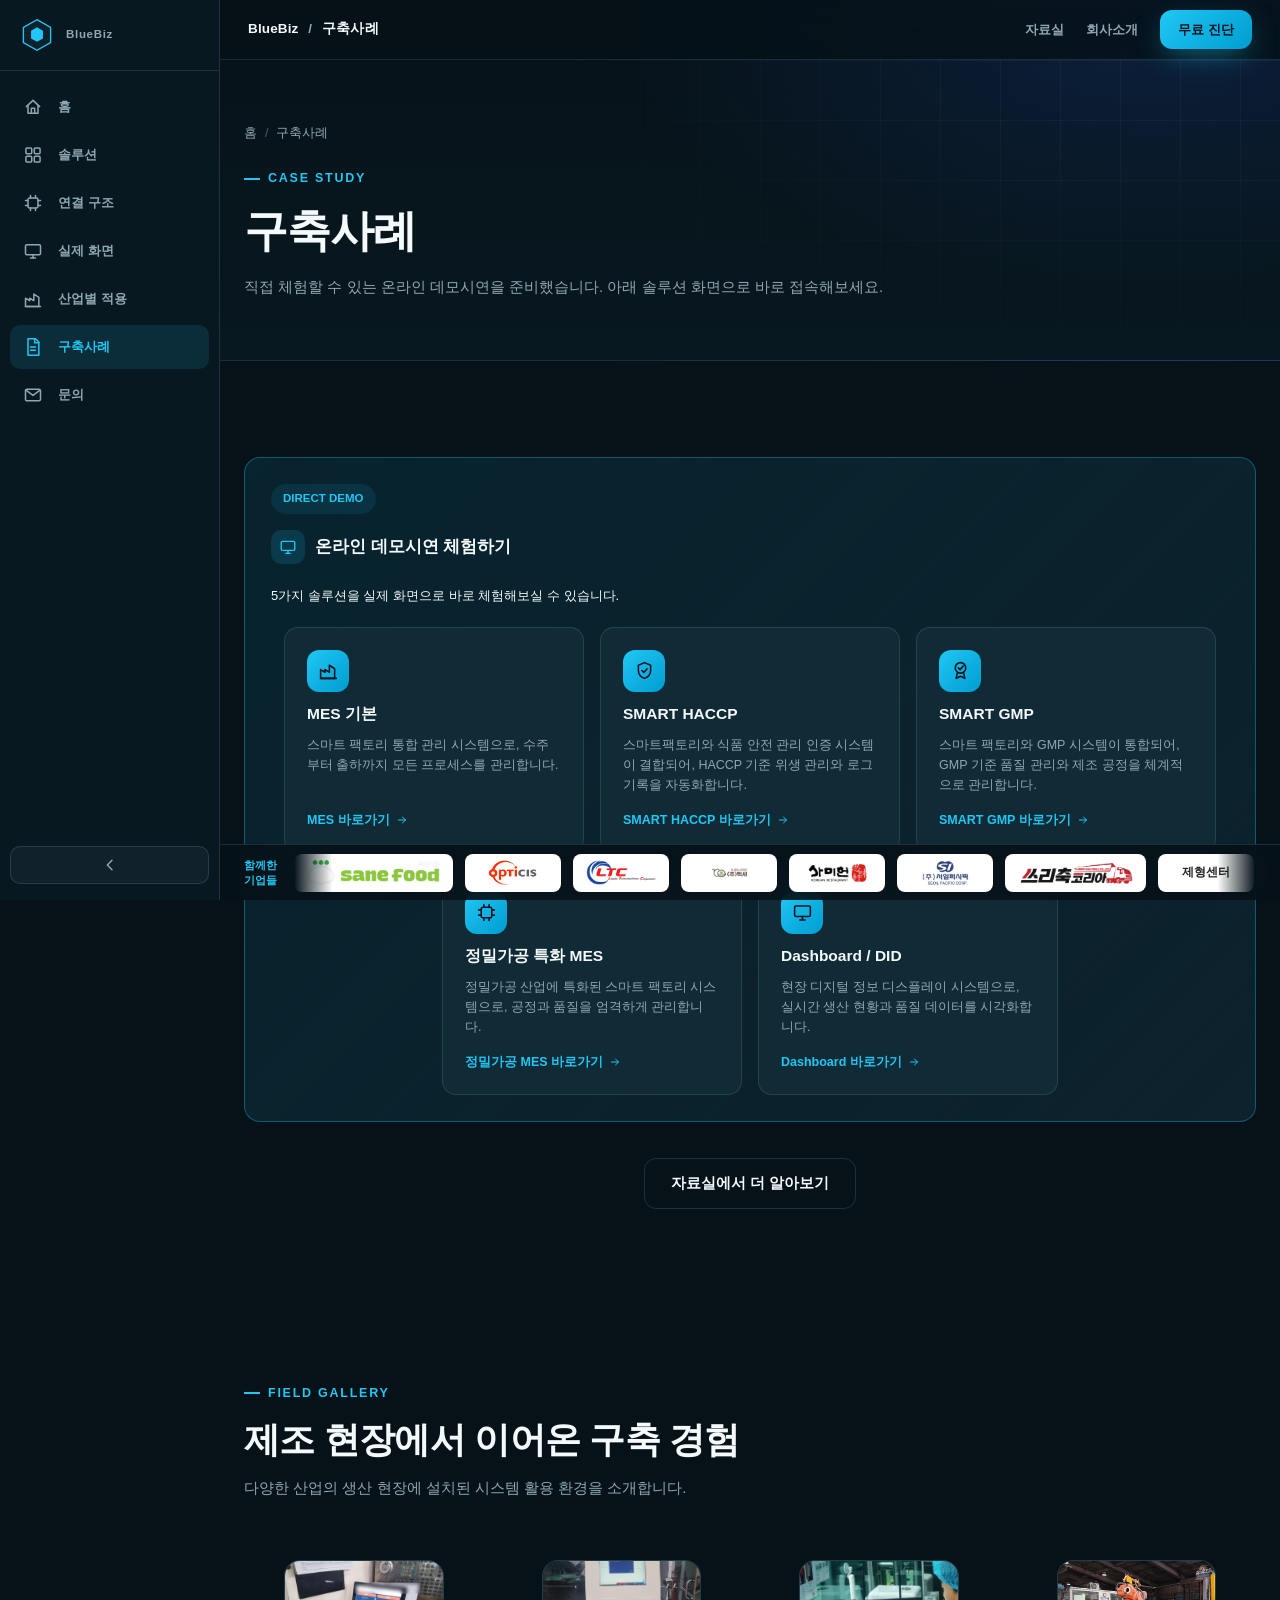
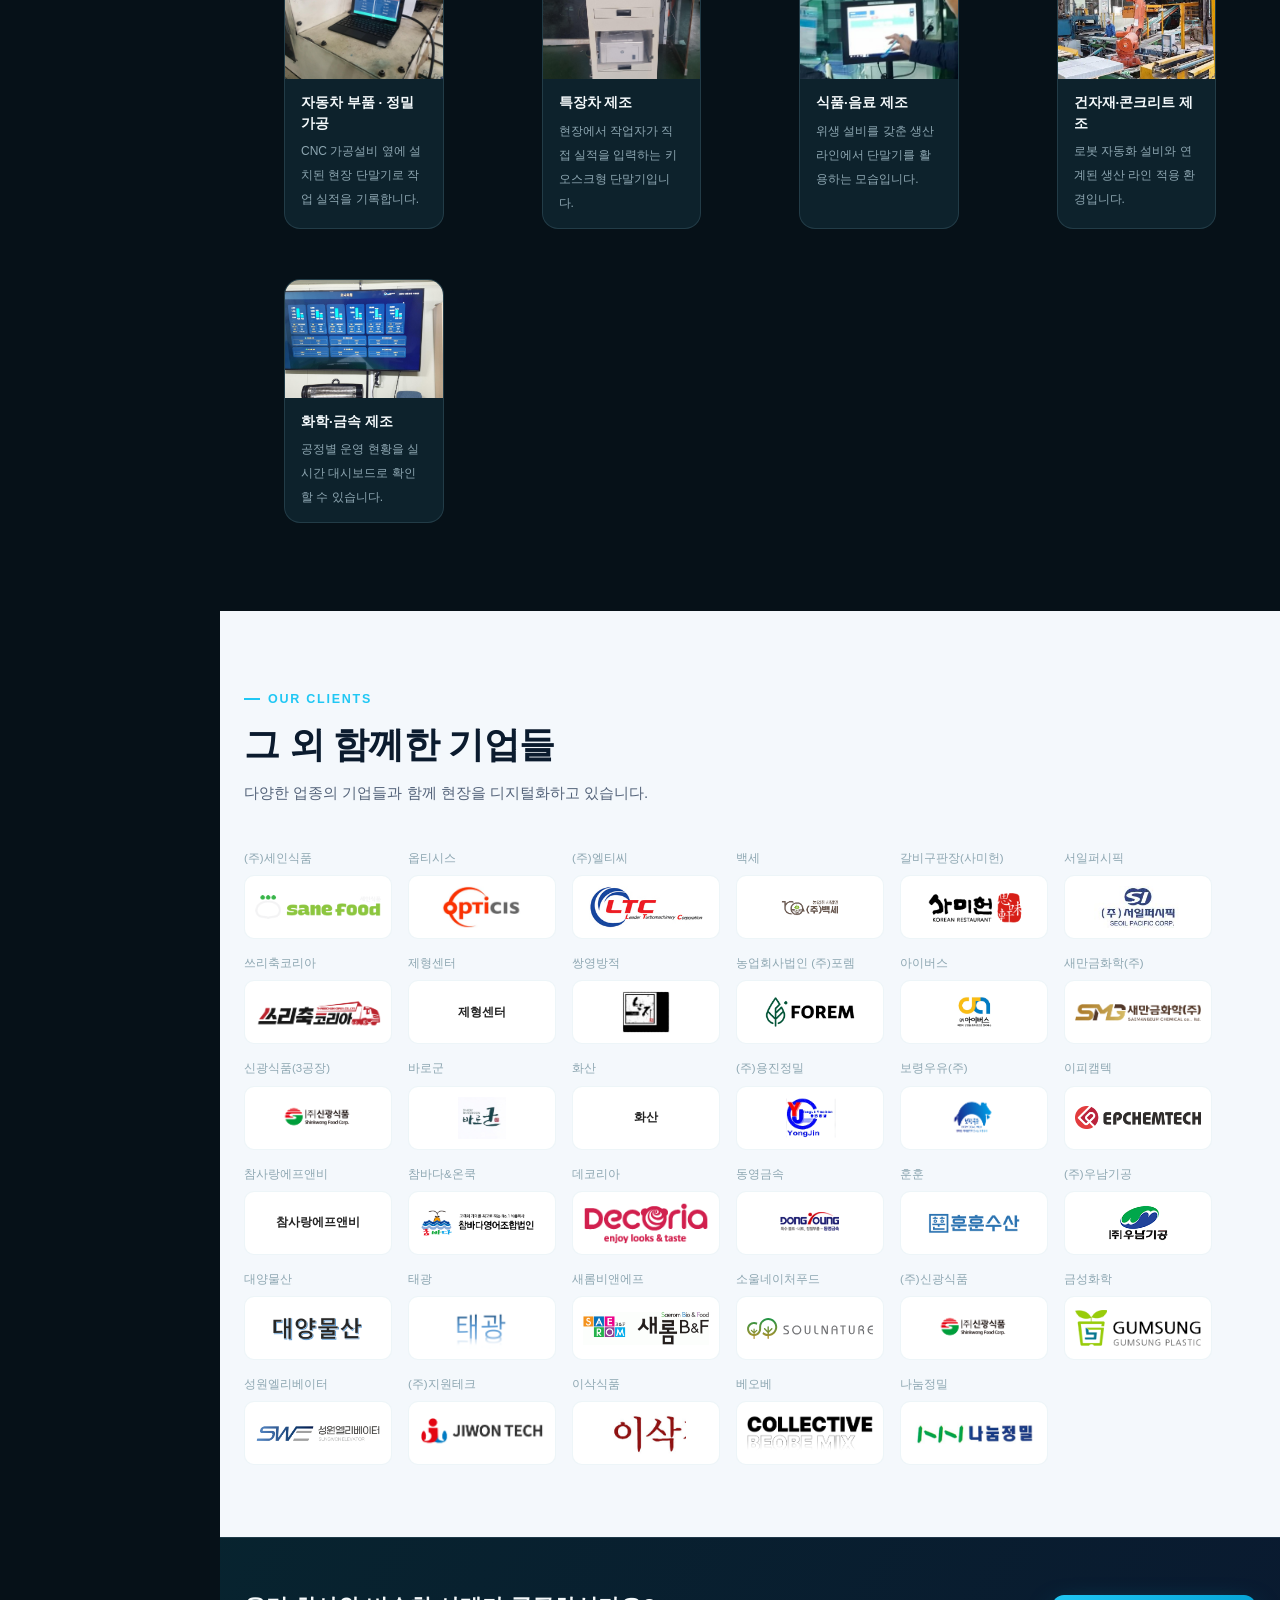
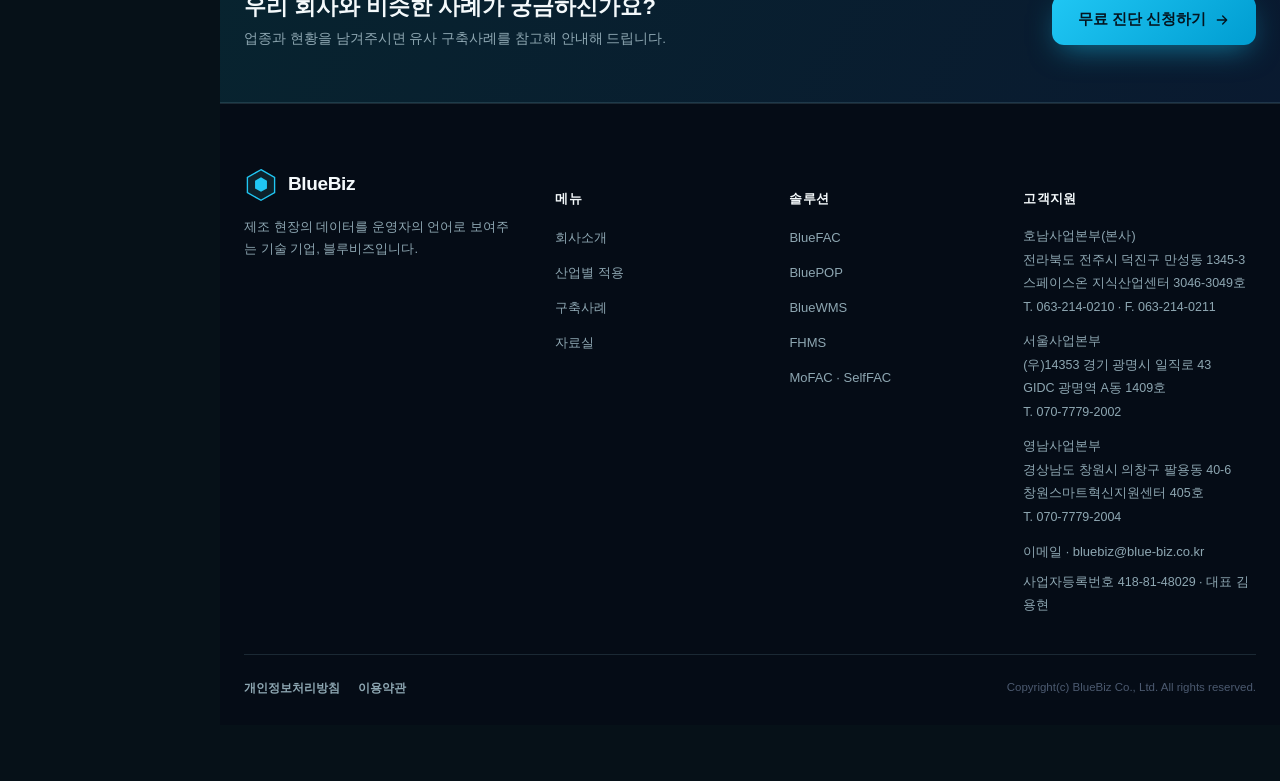
==== commit 94bd6dbe: "main" ====
--- a/pages/cases.html
+++ b/pages/cases.html
@@ -229,6 +229,39 @@
     </div>
   </section>
 
+  <!-- ============ 현장 갤러리 ============ -->
+  <section class="section tight">
+    <div class="container">
+      <div class="section-head reveal">
+        <span class="eyebrow">FIELD GALLERY</span>
+        <h2>제조 현장에서 이어온 구축 경험</h2>
+        <p>다양한 산업의 생산 현장에 설치된 시스템 활용 환경을 소개합니다.</p>
+      </div>
+      <div class="field-gallery reveal">
+        <figure class="field-gallery-item">
+          <img src="../assets/img/field/field-automotive-cnc-terminal.jpg" alt="자동차 부품 가공 현장의 CNC 설비 옆에 설치된 생산관리 단말기" loading="lazy">
+          <figcaption><b>자동차 부품 · 정밀가공</b><span>CNC 가공설비 옆에 설치된 현장 단말기로 작업 실적을 기록합니다.</span></figcaption>
+        </figure>
+        <figure class="field-gallery-item">
+          <img src="../assets/img/field/field-truck-kiosk-terminal.jpg" alt="특장차 제조 현장에 설치된 키오스크형 단말기" loading="lazy">
+          <figcaption><b>특장차 제조</b><span>현장에서 작업자가 직접 실적을 입력하는 키오스크형 단말기입니다.</span></figcaption>
+        </figure>
+        <figure class="field-gallery-item">
+          <img src="../assets/img/field/field-food-line-terminal.jpg" alt="식품·음료 제조 라인의 현장 단말기 사용 모습" loading="lazy">
+          <figcaption><b>식품·음료 제조</b><span>위생 설비를 갖춘 생산 라인에서 단말기를 활용하는 모습입니다.</span></figcaption>
+        </figure>
+        <figure class="field-gallery-item">
+          <img src="../assets/img/field/field-concrete-robot-arm.jpg" alt="건자재·콘크리트 제조 라인의 로봇 자동화 설비" loading="lazy">
+          <figcaption><b>건자재·콘크리트 제조</b><span>로봇 자동화 설비와 연계된 생산 라인 적용 환경입니다.</span></figcaption>
+        </figure>
+        <figure class="field-gallery-item">
+          <img src="../assets/img/field/field-chemical-monitoring-dashboard.jpg" alt="화학·금속 제조 현장 통로에 설치된 실시간 모니터링 대시보드" loading="lazy">
+          <figcaption><b>화학·금속 제조</b><span>공정별 운영 현황을 실시간 대시보드로 확인할 수 있습니다.</span></figcaption>
+        </figure>
+      </div>
+    </div>
+  </section>
+
   <!-- ============ 그 외 함께한 기업들 ============ -->
   <section class="section tight light">
     <div class="container">
--- a/assets/css/style.css
+++ b/assets/css/style.css
@@ -464,6 +464,26 @@
 .case-logo-badge{background:#fff;border-radius:8px;padding:4px 10px;display:inline-flex;align-items:center;flex-shrink:0;line-height:0;}
 .case-logo-badge img{height:15px;width:auto;display:block;}
 
+/* ---------- Field photos (home teaser) ---------- */
+.field-showcase{display:grid;grid-template-columns:1.6fr 1fr;gap:16px;}
+.field-main{position:relative;display:block;border-radius:var(--radius-md);overflow:hidden;aspect-ratio:4/3;}
+.field-main img{width:100%;height:100%;object-fit:cover;display:block;transition:transform .35s var(--ease);}
+.field-main:hover img{transform:scale(1.04);}
+.field-sub{display:flex;flex-direction:column;gap:16px;}
+.field-sub-item{position:relative;display:block;border-radius:var(--radius-md);overflow:hidden;aspect-ratio:16/10;flex:1;}
+.field-sub-item img{width:100%;height:100%;object-fit:cover;display:block;transition:transform .35s var(--ease);}
+.field-sub-item:hover img{transform:scale(1.04);}
+.field-tag{position:absolute;left:14px;bottom:14px;font-size:12px;font-weight:800;color:#fff;background:rgba(6,17,24,.72);backdrop-filter:blur(6px);-webkit-backdrop-filter:blur(6px);border:1px solid rgba(255,255,255,.16);border-radius:20px;padding:7px 14px;}
+
+/* ---------- Field gallery (cases page) ---------- */
+.field-gallery{display:grid;grid-template-columns:repeat(auto-fit,minmax(220px,1fr));gap:18px;}
+.field-gallery-item{background:var(--panel);border:1px solid var(--border-soft-2);border-radius:var(--radius-md);overflow:hidden;transition:transform .2s var(--ease),border-color .2s var(--ease);}
+.field-gallery-item:hover{transform:translateY(-4px);border-color:rgba(24,199,244,.4);}
+.field-gallery-item img{width:100%;aspect-ratio:4/3;object-fit:cover;display:block;}
+.field-gallery-item figcaption{padding:14px 16px;}
+.field-gallery-item figcaption b{display:block;font-size:13.5px;font-weight:800;color:var(--text);margin-bottom:4px;}
+.field-gallery-item figcaption span{font-size:12px;color:var(--muted);line-height:1.6;}
+
 /* ---------- Resources ---------- */
 .res-grid{display:grid;grid-template-columns:repeat(3,1fr);gap:18px;}
 .res-card{display:flex;align-items:center;gap:16px;background:#fff;border:1px solid #E3E9F1;border-radius:var(--radius-md);padding:22px;transition:transform .2s var(--ease),border-color .2s var(--ease),box-shadow .2s var(--ease);}
@@ -791,6 +811,8 @@
   .b-fac .b-mini-dash{grid-template-columns:repeat(2,1fr);}
   .pf-grid{grid-template-columns:1fr;height:auto;gap:10px;}
   .ind-chip-row{grid-template-columns:1fr;}
+  .field-showcase{grid-template-columns:1fr;}
+  .field-sub{flex-direction:row;}
   .why-lead{padding:28px;}
   .why-mini-grid{grid-template-columns:1fr;}
   .cert-grid{grid-template-columns:1fr;}
@@ -809,4 +831,6 @@
   .section-head h2{font-size:22px;}
   .case-card{padding:20px;}
   .demo-tile{flex-basis:100%;max-width:100%;}
-}
+  .field-sub{flex-direction:column;}
+  .field-gallery{grid-template-columns:1fr;}
+}
